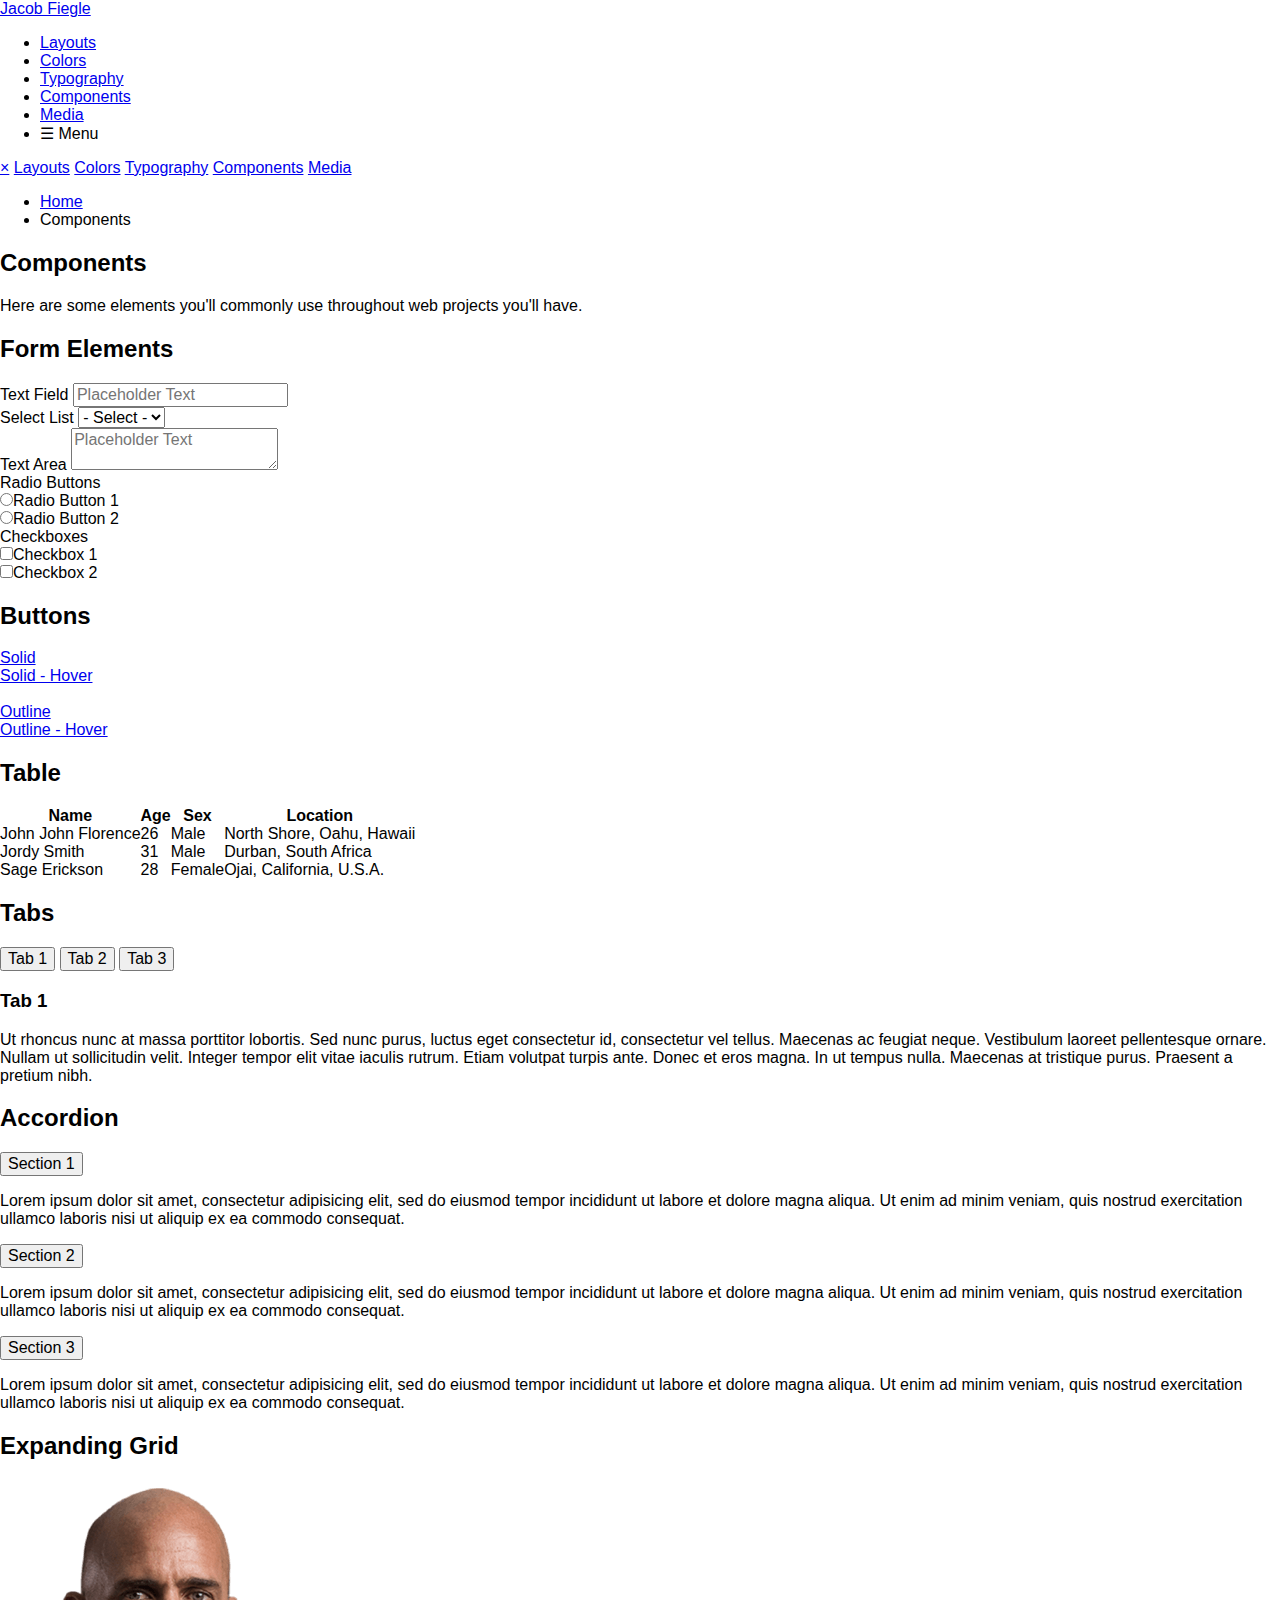
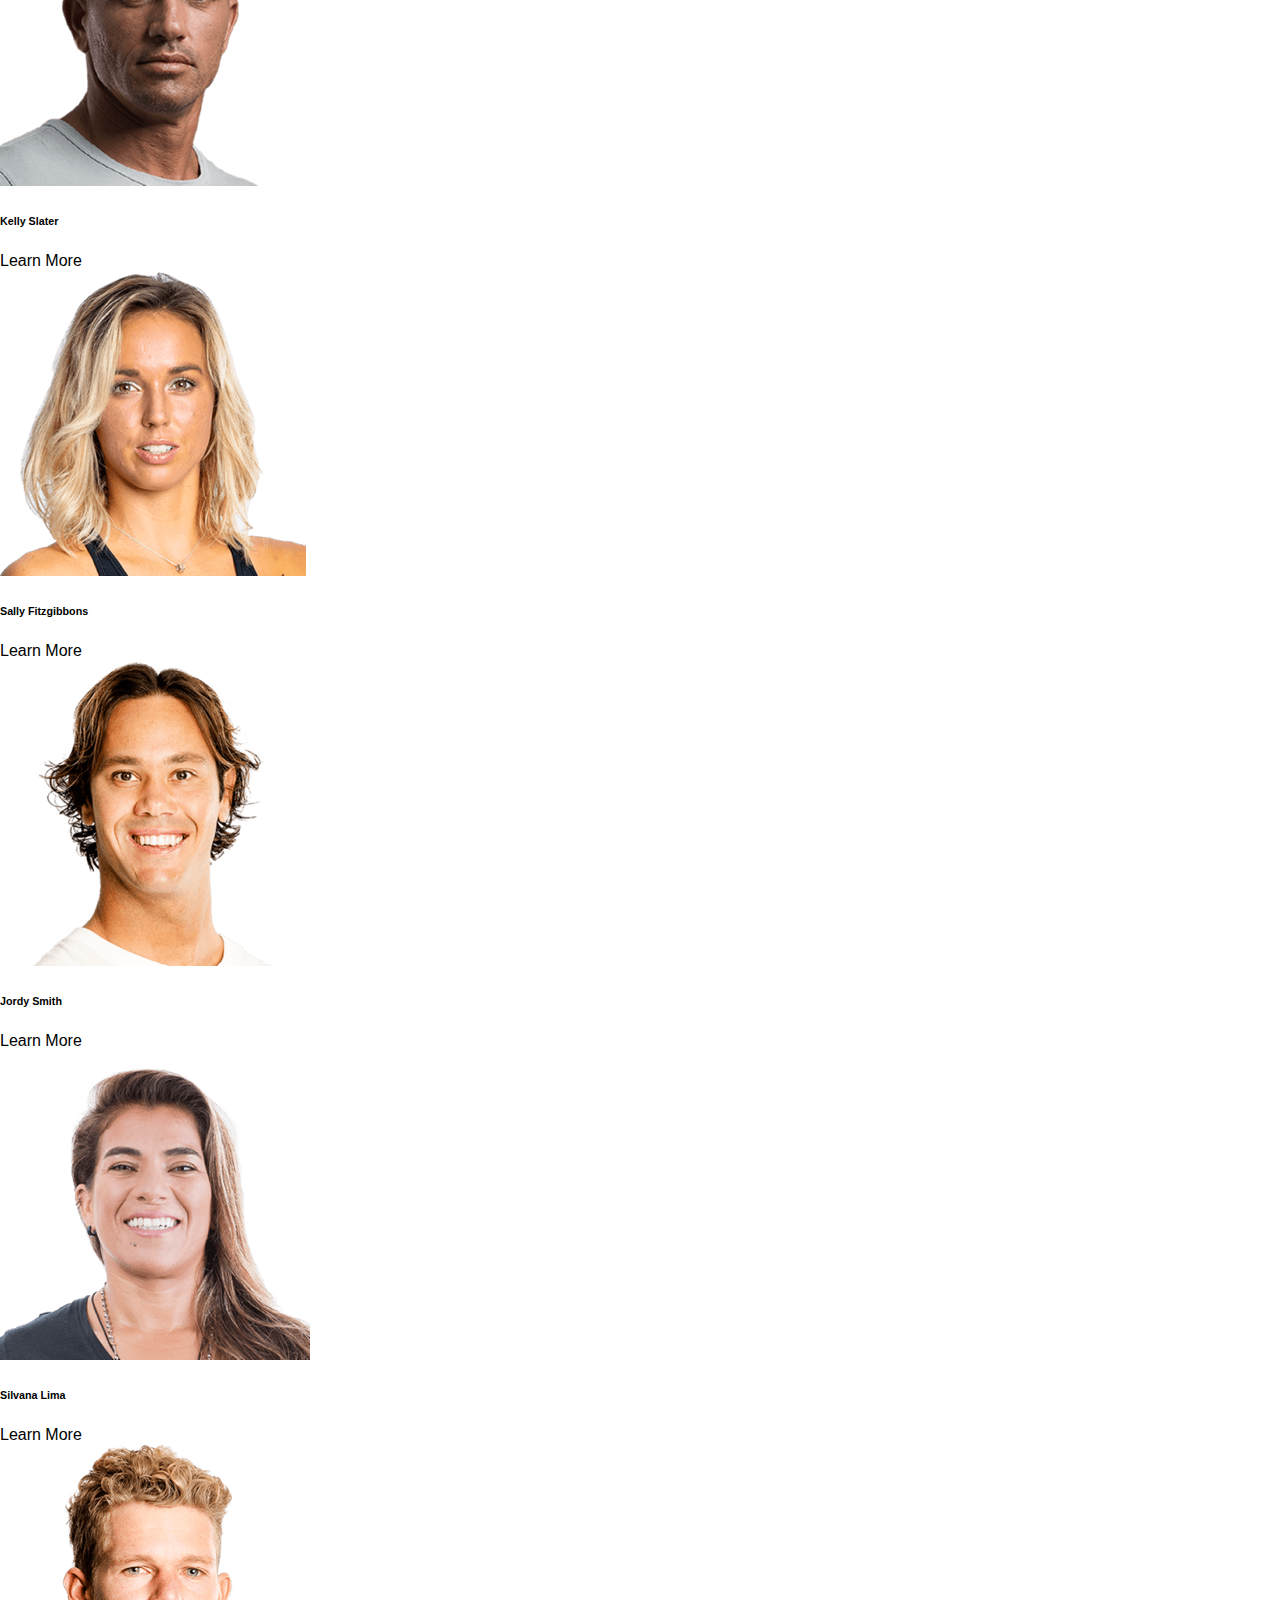
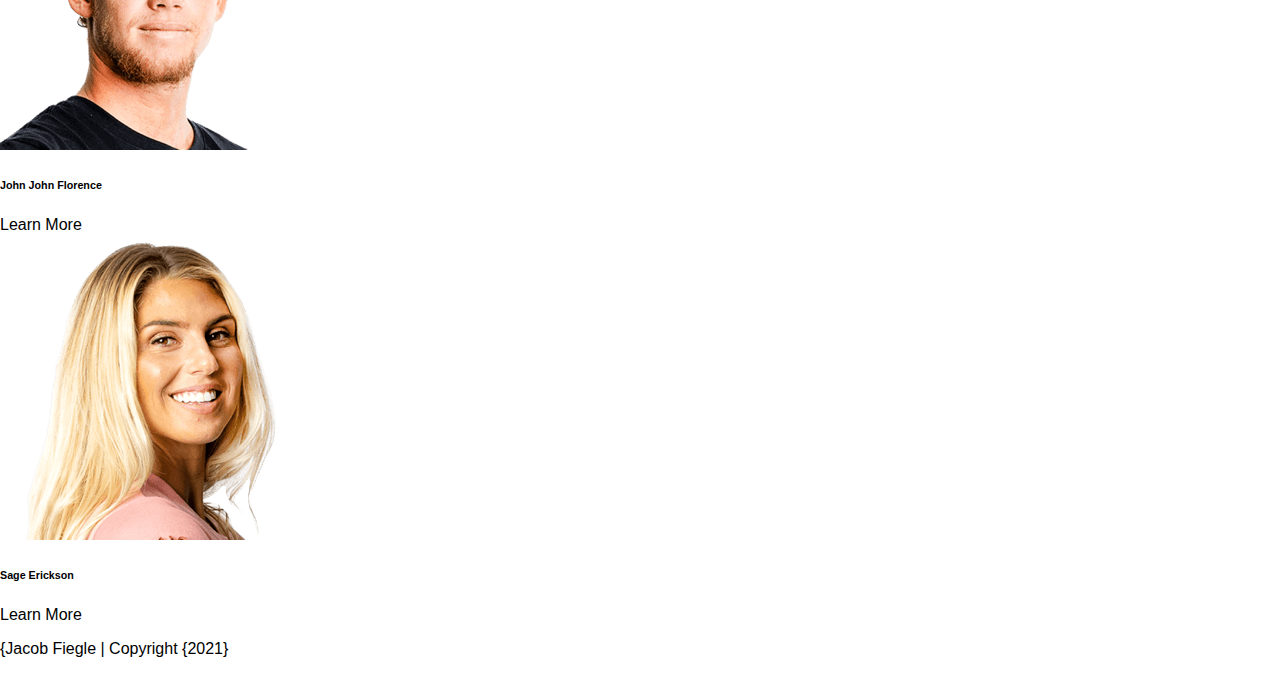
==== components.html @ b883ce21 "Add files via upload" ====
<!DOCTYPE html>
<html lang="en">
<head>
    
    <!-- Basic Page Needs
------------------------ -->
    <meta charset="utf-8">
    <title>{Jacob Fiegle} - Components</title>
    
    <!-- Mobile Specific Metas
-------------------------- -->
    <meta name="viewport" content="width=device-width, initial-scale=1">
    
    <!-- CSS
------------------------- -->
    <link rel="stylesheet" href="css/normalize.css">
    
    </head>
<body class="components" id="main">
    
    <nav>
        <div class="container">
            <div class="logo four columns">
                <a href="/">Jacob Fiegle</a>
            </div>
            <div class="topnav eight columns">
                <ul>
                    <li><a href="layouts.html">Layouts</a></li>
                     <li><a href="colors.html">Colors</a></li>
                     <li><a href="typography.html">Typography</a></li>
                     <li><a href="components.html">Components</a></li>
                     <li><a href="media.html">Media</a></li>
                     <li class="mobile"><a><span style="cursor:pointer" onclick="openNav()">&#9776; Menu</span></a></li>
                </ul>
            </div>
        </div>
    </nav>
    
    <div id="slidenav" class="slidenav">
        <a href="javascript:void(0)" class="closebtn" onclick="closeNav()">&times;</a>
        <a href="layouts.html">Layouts</a>
        <a href="colors.html">Colors</a>
        <a href="typography.html">Typography</a>
        <a href="components.html">Components</a>
        <a href="media.html">Media</a>
    </div>
    
    <!-- Primary Page Layout
-------------------------- -->
    <div class="container">
        
        <ul class="breadcrumb">
            <li><a href="/">Home</a></li>
            <li>Components</li>
        </ul>
        
        <h2>Components</h2>
        <p class="lead">Here are some elements you'll commonly use throughout web projects you'll have.</p>
        
        <h2>Form Elements</h2>
        <div class="row">
            <div class="six columns">
                <label>Text Field</label>
                <input type="text" placeholder="Placeholder Text">
            
            </div>
            <div class="six columns">
                <label>Select List</label>
                <select>
                    <option value="" selected="selected">- Select -</option>
                    <option value="1">option 1</option>
                    <option value="2">option 2</option>
                </select>
            </div>
            
            <label>Text Area</label>
            <textarea placeholder="Placeholder Text"></textarea>
        </div>
        
        <div class="row">
            <div class="six columns">
                <label>Radio Buttons</label>
                <div class="radio-checkbox">
                    <input type="radio"><label>Radio Button 1</label>
                
                </div>
                <div class="radio checkbox">
                    <input type="radio"><label>Radio Button 2</label>
                
                </div>
            </div>
            <div class="six columns">
                <label>Checkboxes</label>
                <div class="radio-checkbox">
                    <input type="checkbox"><label>Checkbox 1</label>
                </div>
                <div class="radio-checkbox">
                    <input type="checkbox"><label>Checkbox 2</label>
                </div>
            </div>
        </div>
        
        <h2>Buttons</h2>
        <div class="row button-row">
            <div class="three columns">
                <a class="button" href="#">Solid</a>
            </div>
            <div class="three columns">
                <a class="button hover" href="#">Solid - Hover</a>
            </div>
            <div class="three columns"></div>
            <div class="three columns"></div>
        </div>
        <br>
        <div class="row button-row">
            <div class="three columns">
                <a class="button outline" href="#">Outline</a>
            </div>
            <div class="three columns">
                <a class="button outline hover" href="#">Outline - Hover</a>
            </div>
            <div class="three columns"></div>
            <div class="three columns"></div>
        </div>
        
        <h2>Table</h2>
        <div class="row">
            <table>
                <thead>
                    <tr>
                        <th>Name</th>
                        <th>Age</th>
                        <th>Sex</th>
                        <th>Location</th>
                    </tr>
                </thead>
            <tbody>
                <tr>
                <td>John John Florence</td>
                    <td>26</td>
                    <td>Male</td>
                    <td>North Shore, Oahu, Hawaii</td>
                </tr>
                <tr>
                    <td>Jordy Smith</td>
                    <td>31</td>
                    <td>Male</td>
                    <td>Durban, South Africa</td>
                </tr>
                <tr>
                <td>Sage Erickson</td>
                <td>28</td>
                <td>Female</td>
                <td>Ojai, California, U.S.A.</td>
                </tr>
                </tbody>
            </table>
        </div>
        
        <h2>Tabs</h2>
        <div class="tab">
            <button class="tablinks" onclick="openCity(event, 'Tab1')" id="defaultOpen">Tab 1</button>
            <button class="tablinks" onclick="openCity(event, 'Tab2')">Tab 2</button>
             <button class="tablinks" onclick="openCity(event, 'Tab3')">Tab 3</button>
        </div>
        
        <div id="Tab1" class="tabcontent">
            <h3>Tab 1</h3>
            <p>Ut rhoncus nunc at massa porttitor lobortis. Sed nunc purus, luctus eget consectetur id, consectetur vel tellus. Maecenas ac feugiat neque. Vestibulum laoreet pellentesque ornare. Nullam ut sollicitudin velit. Integer tempor elit vitae iaculis rutrum. Etiam volutpat turpis ante. Donec et eros magna. In ut tempus nulla. Maecenas at tristique purus. Praesent a pretium nibh.</p>
        </div>
        
        <div id="Tab2" class="tabcontent">
            <h3>Tab 2</h3>
            <p>Ut rhoncus nunc at massa porttitor lobortis. Sed nunc purus, luctus eget consectetur id, consectetur vel tellus. Maecenas ac feugiat neque. Vestibulum laoreet pellentesque ornare. Nullam ut sollicitudin velit. Integer tempor elit vitae iaculis rutrum. Etiam volutpat turpis ante. Donec et eros magna. In ut tempus nulla. Maecenas at tristique purus. Praesent a pretium nibh.</p>
        </div>
         <div id="Tab3" class="tabcontent">
            <h3>Tab 3</h3>
            <p>Ut rhoncus nunc at massa porttitor lobortis. Sed nunc purus, luctus eget consectetur id, consectetur vel tellus. Maecenas ac feugiat neque. Vestibulum laoreet pellentesque ornare. Nullam ut sollicitudin velit. Integer tempor elit vitae iaculis rutrum. Etiam volutpat turpis ante. Donec et eros magna. In ut tempus nulla. Maecenas at tristique purus. Praesent a pretium nibh.</p>
        </div>
        
        <h2>Accordion</h2>
        <div class="row">
            <button class="accordion">Section 1</button>
            <div class="panel">
                <p>Lorem ipsum dolor sit amet, consectetur adipisicing elit, sed do eiusmod tempor incididunt ut labore et dolore magna aliqua. Ut enim ad minim veniam, quis nostrud exercitation ullamco laboris nisi ut aliquip ex ea commodo consequat.</p>
            </div>
            
              <button class="accordion">Section 2</button>
            <div class="panel">
                <p>Lorem ipsum dolor sit amet, consectetur adipisicing elit, sed do eiusmod tempor incididunt ut labore et dolore magna aliqua. Ut enim ad minim veniam, quis nostrud exercitation ullamco laboris nisi ut aliquip ex ea commodo consequat.</p>
            </div>
            
              <button class="accordion">Section 3</button>
            <div class="panel">
                <p>Lorem ipsum dolor sit amet, consectetur adipisicing elit, sed do eiusmod tempor incididunt ut labore et dolore magna aliqua. Ut enim ad minim veniam, quis nostrud exercitation ullamco laboris nisi ut aliquip ex ea commodo consequat.</p>
            </div>
        </div>
        
        <h2>Expanding Grid</h2>
            <div class="row expanding-grid">
                <div class="two columns" onclick="openTab('b1');">
                    <img class="headshot secondary-3" src="images/hs-kelly.png">
                    <h6>Kelly Slater</h6>
            <a onclick="openTab('b1');">Learn More</a>
                </div>
            <div class="two columns" onclick="openTab('b2');">
            <img class="headshot secondary-5" src="images/hs-sally.png">
                <h6>Sally Fitzgibbons</h6>
                <a onclick="openTab('b2');">Learn More</a>
                </div>
                <div class="two columns" onclick="openTab('b3');">
                <img class="headshot primary-1" src="images/hs-jordy.png">
                    <h6>Jordy Smith</h6>
                    <a onclick="openTab('b3');">Learn More</a>
                </div>
                 <div class="two columns" onclick="openTab('b4');">
                     <img class="headshot primary-2" src="images/hs-silvana.png">
                     <h6>Silvana Lima</h6>
                    <a onclick="openTab('b4');">Learn More</a>
                </div>
                  <div class="two columns" onclick="openTab('b5');">
                      <img class="headshot secondary-4" src="images/hs-john.png">
                      <h6>John John Florence</h6>
                      <a onclick="openTab('b5');">Learn More</a>
                </div>
                <div class="two columns" onclick="openTab('b6');">
                      <img class="headshot secondary-6" src="images/hs-sage.png">
                      <h6>Sage Erickson</h6>
                      <a onclick="openTab('b6');">Learn More</a>
                </div>
        </div>
        
        <!-- Full-width columns: (hidden by default) -->
        <div id="b1" class="containerTab" style="display:none;">
            <span onclick="this.parentElement.style.display='none'" class="closebtn">&times;</span>
            <div class="row">    
                <div class="four columns">
                    <h3>Kelly Slater</h3>
                </div>
                <div class="eight columns">
                    <h6>Bio</h6>
                <p>Kelly Slater is the greatest surfer of all time. He has a death grip on nearly every major record in the sport, including his 11 World Titles, 55 career victories, as well as being the youngest and oldest World Champion in men’s history. He ushered in a new era of high-performance surfing when he arrived on the scene in 1990, incorporating intentional fin releases and a m...</p>
                </div>
            </div>
            
             <div id="b2" class="containerTab" style="display:none;">
            <span onclick="this.parentElement.style.display='none'" class="closebtn">&times;</span>
            <div class="row">    
                <div class="four columns">
                    <h3>Sally Fitzgibbons</h3>
                </div>
                <div class="eight columns">
                    <h6>Bio</h6>
                <p>Sally Fitzgibbons was born an athlete. From an early age she decided she wanted to be a champion at something. She played soccer, touch football and cross-country running, and ended up a national champion middle distance runner in High School. For Fitzgibbons, all those sports fed off each other, but ultimately, her love for surfing is what won out. It’s hard...</p>
                </div>
            </div>
                 
                   <div id="b3" class="containerTab" style="display:none;">
            <span onclick="this.parentElement.style.display='none'" class="closebtn">&times;</span>
            <div class="row">    
                <div class="four columns">
                    <h3>Jordy Smith</h3>
                </div>
                <div class="eight columns">
                    <h6>Bio</h6>
                <p>Jordy Smith set off one of the biggest bidding wars in industry history after winning the World Junior Championship in 2006 and the Qualifying Series in 2007. Though he was being lobbied by the likes of Tiger Woods and Michael Jordan to join Nike, he elected to go with O’Neill, who he’s been with ever since. He earned his first two Championship Tour wins in...</p>
                </div>
            </div>
                       
                        <div id="b4" class="containerTab" style="display:none;">
            <span onclick="this.parentElement.style.display='none'" class="closebtn">&times;</span>
            <div class="row">    
                <div class="four columns">
                    <h3>Silvana Lima</h3>
                </div>
                <div class="eight columns">
                    <h6>Bio</h6>
                <p>Silvana Lima is a warrior. There’s no other word to describe a woman with her skill, determination and resilience. She started well behind the line, growing up in a snack-shack on the sand in Paracuaru, Brazil, owned by her parents. She learned to surf on a piece of wood that she adorned with a makeshift fin herself. Her first “real” board was a hand-me...</p>
                </div>
            </div>
                            
                  <div id="b5" class="containerTab" style="display:none;">
            <span onclick="this.parentElement.style.display='none'" class="closebtn">&times;</span>
            <div class="row">    
                <div class="four columns">
                    <h3>John John Florence</h3>
                </div>
                <div class="eight columns">
                    <h6>Bio</h6>
                <p>John John Florence is one of only five surfers in men’s Championship Tour history to clinch his first two World Titles in back-to-back fashion. Mark Richards, Tom Carroll, Tom Curren and the late Andy Irons are the only other members of that elite club. The mild-mannered prodigy from the North Shore of Oahu has been living in the public’s eye since the age of…</p>
                </div>
            </div>    
                      
                        <div id="b6" class="containerTab" style="display:none;">
            <span onclick="this.parentElement.style.display='none'" class="closebtn">&times;</span>
            <div class="row">    
                <div class="four columns">
                    <h3>Sage Erickson</h3>
                </div>
                <div class="eight columns">
                    <h6>Bio</h6>
                <p>After five years of battling on the Championship Tour Sage Erickson is just beginning to settle in. She notched her first Championship Tour victory in 2017 at the Vans US Open of Surfing and cracked the Top 10 on the Jeep Leaderboard for the second-straight season. She’s come a long way from her early years of struggling at the elite level. Erickson was born in...</p>
                </div>
            </div>  
            </div>
                      
        <h2>Cards</h2>              
                 <div class="row">
                     <div class="card three columns">
                         <img class="headshot secondary-3" src="images/hs-kelly.png">
                         <h5>Kelly Slater</h5>
                         <h6>United States</h6>
                    <label>Hometown</label>
                         <p>Cocoa Beach, Florida, USA</p>
                     </div>
                        <div class="card three columns">
                         <img class="headshot secondary-5" src="images/hs-sally.png">
                         <h5>Sally Fitzgibbons</h5>
                         <h6>Australia</h6>
                    <label>Hometown</label>
                         <p>Gerroa, New South Wales, Australia</p>
                     </div>
                      </div>
                         <div class="card three columns">
                         <img class="headshot primary-1" src="images/hs-jordy.png">
                         <h5>Jordy Smith</h5>
                         <h6>South Africa</h6>
                    <label>Hometown</label>
                         <p>Durban, South Africa</p>
                     </div>
                      </div>
                         <div class="card three columns">
                         <img class="headshot primary-2" src="images/hs-silvana.png">
                         <h5>Silvana Lima</h5>
                         <h6>Brazil</h6>
                    <label>Hometown</label>
                         <p>Paracuru, Brazil</p>
                     </div>
                      </div>
                     
            <h2>Image Hover Overlay</h2>         
                <div class="row">
                    <div class="four columns image-container">
                    <img src="images/overlay-01.jpg">
                        <div class="overlay">
                            <div class="text">"Sometimes in the morning, when it's a good surf, I go out there, and I don't feel like it's a bad world."</div>
                        </div>
                    </div>
                     </div>
                    
                     <div class="four columns image-container">
                    <img src="images/overlay-02.jpg">
                        <div class="overlay">
                            <div class="text">"Surfing's the source. Can change your life. Swear to God."</div>
                         </div>
                    </div>
                     </div>
                    
                      <div class="four columns image-container">
                    <img src="images/overlay-03.jpg">
                        <div class="overlay">
                            <div class="text">"Thank God for a few free waves."</div>
                         </div>
                    </div>
                </div>
         </div>
                            </div>
                      
    <footer>
        <div class="container">
            <p>{Jacob Fiegle | Copyright {2021}</p>
        </div>        
    </footer>
<!-- End Document
------------------------ -->
                            <script src="./script.js"></script> 
    </body>
</html>
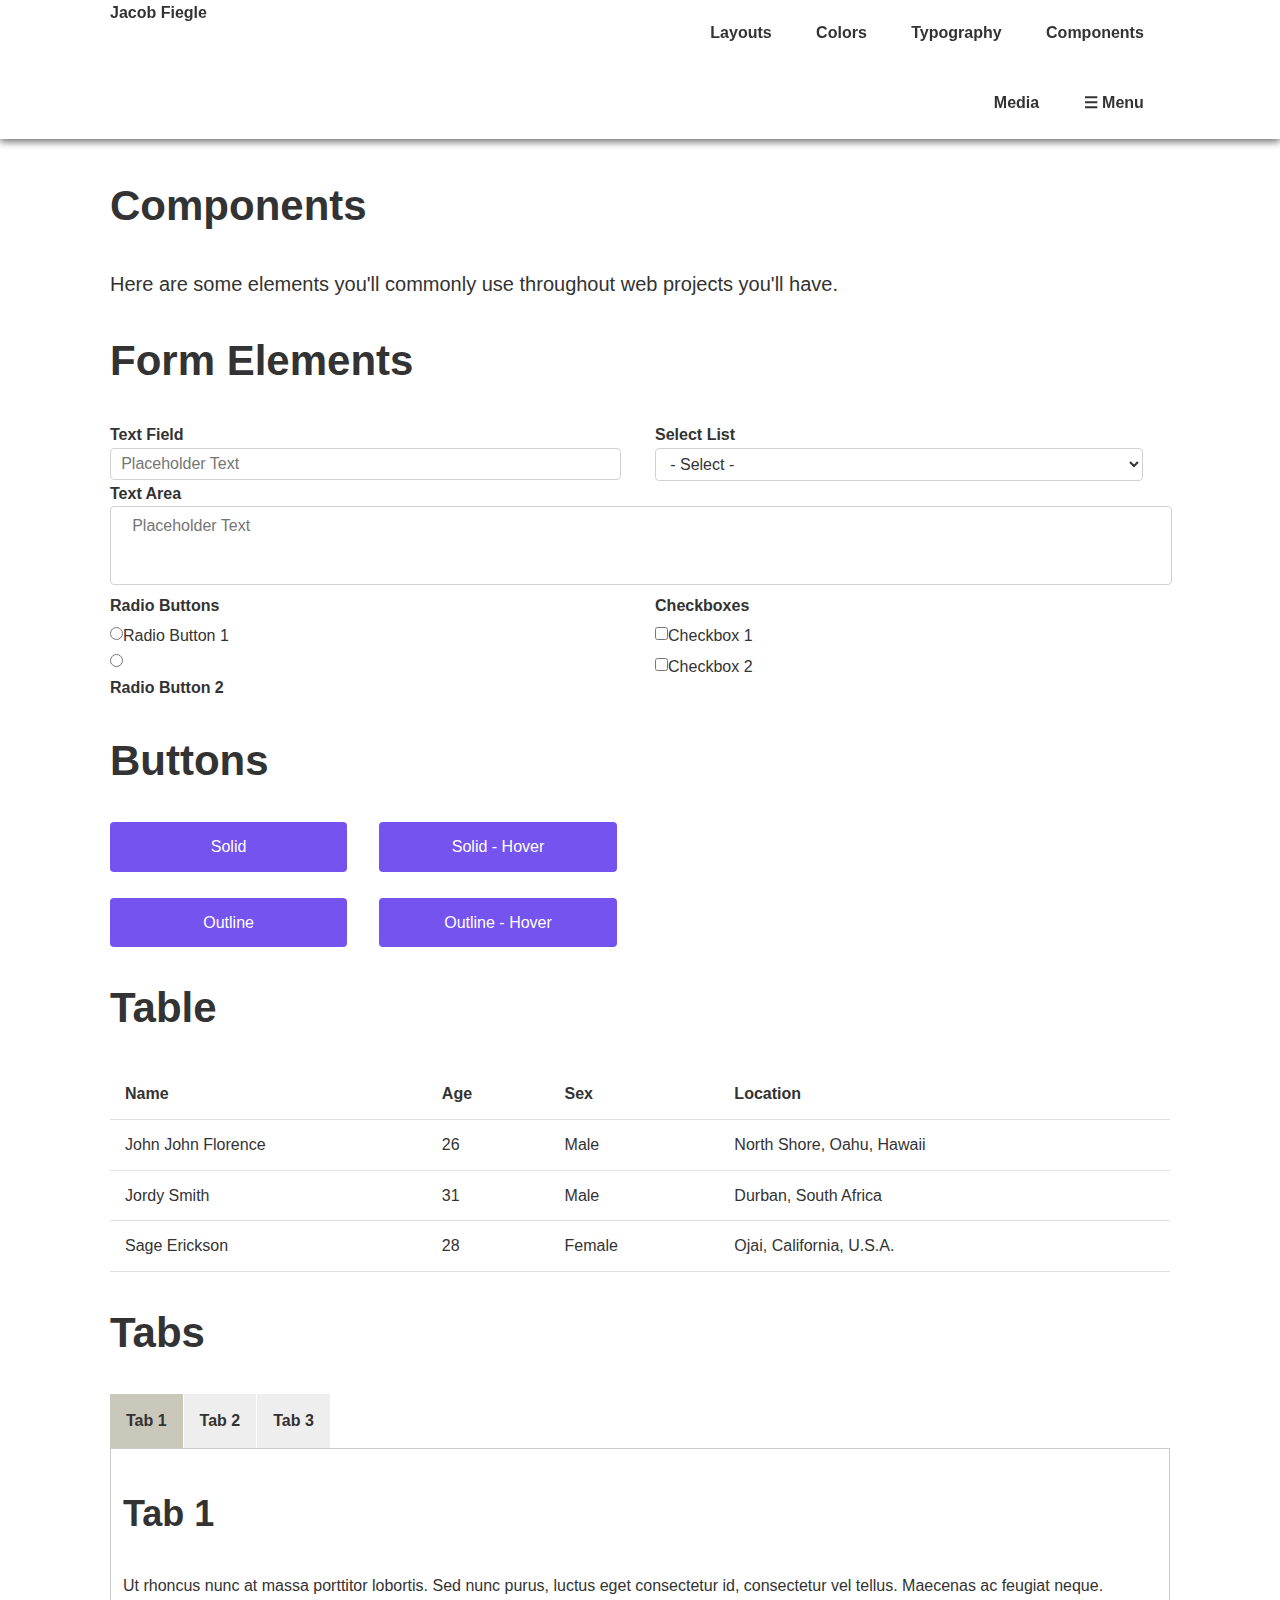
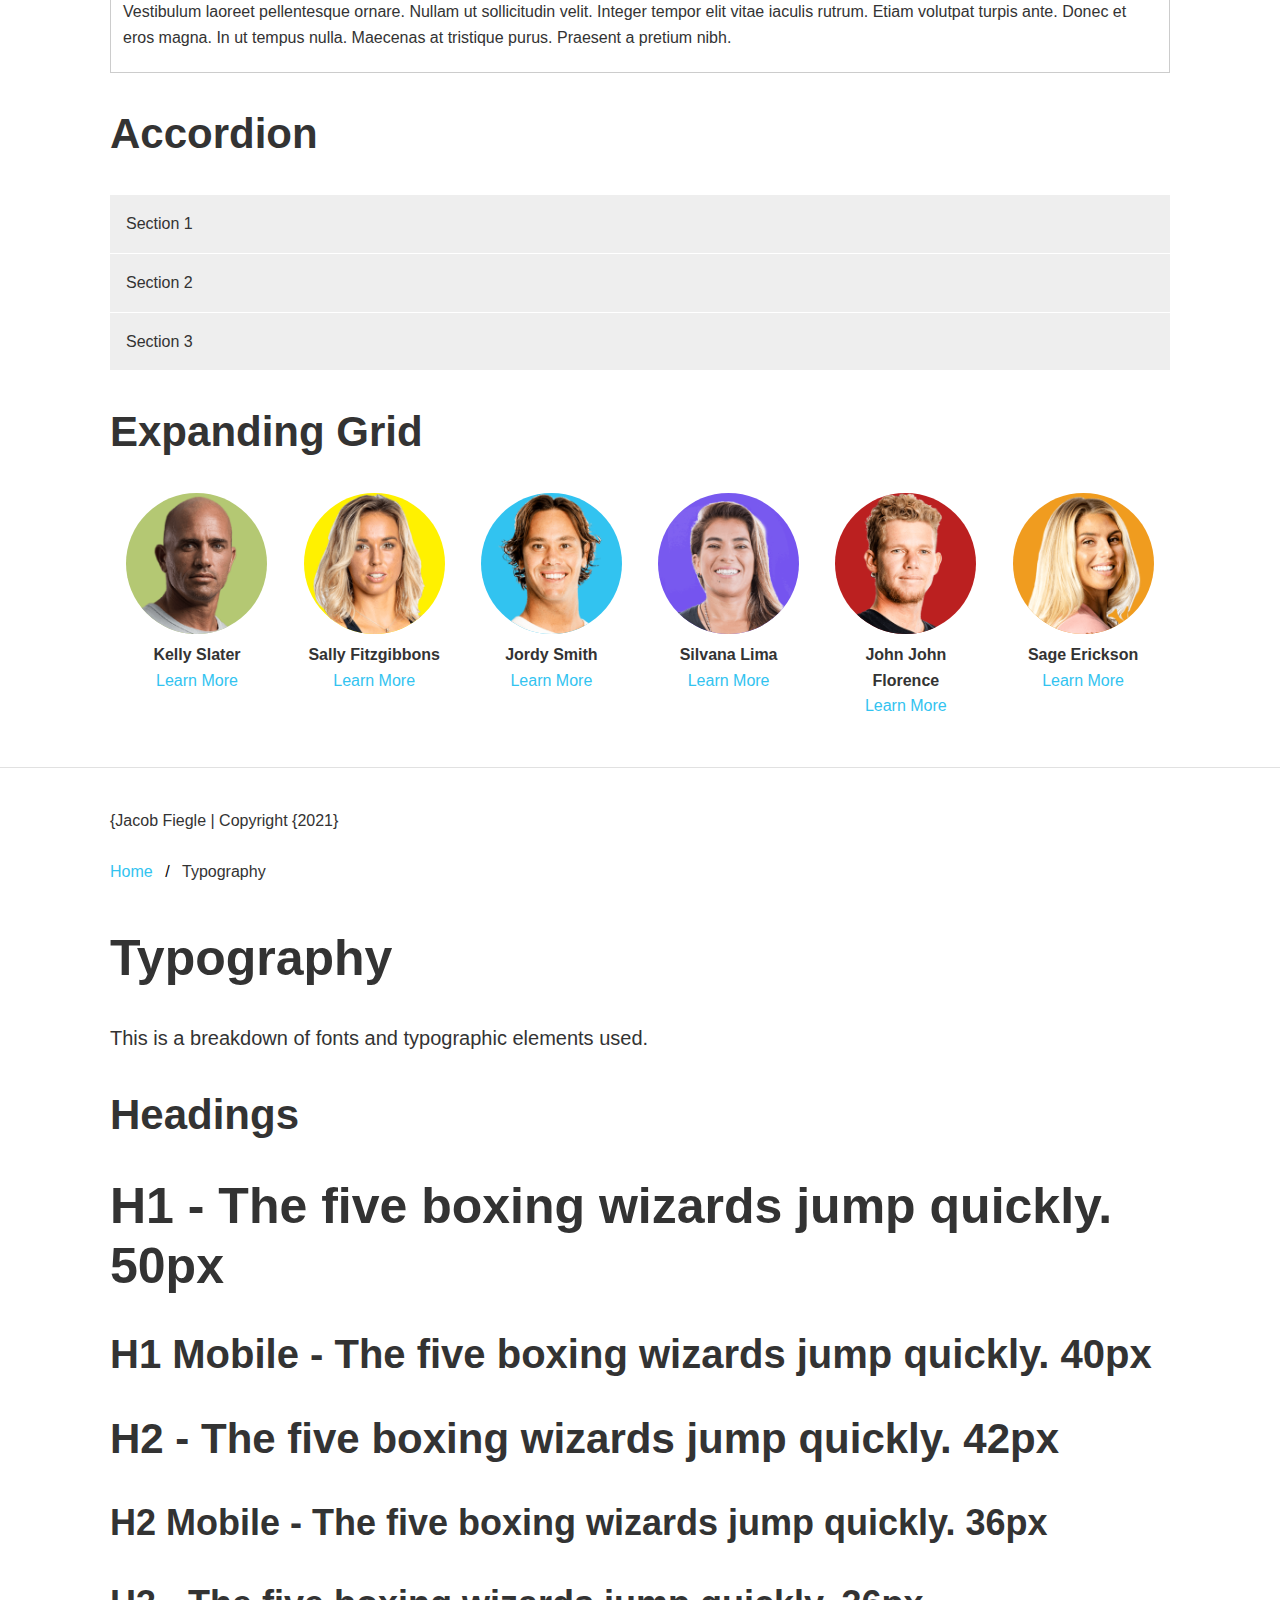
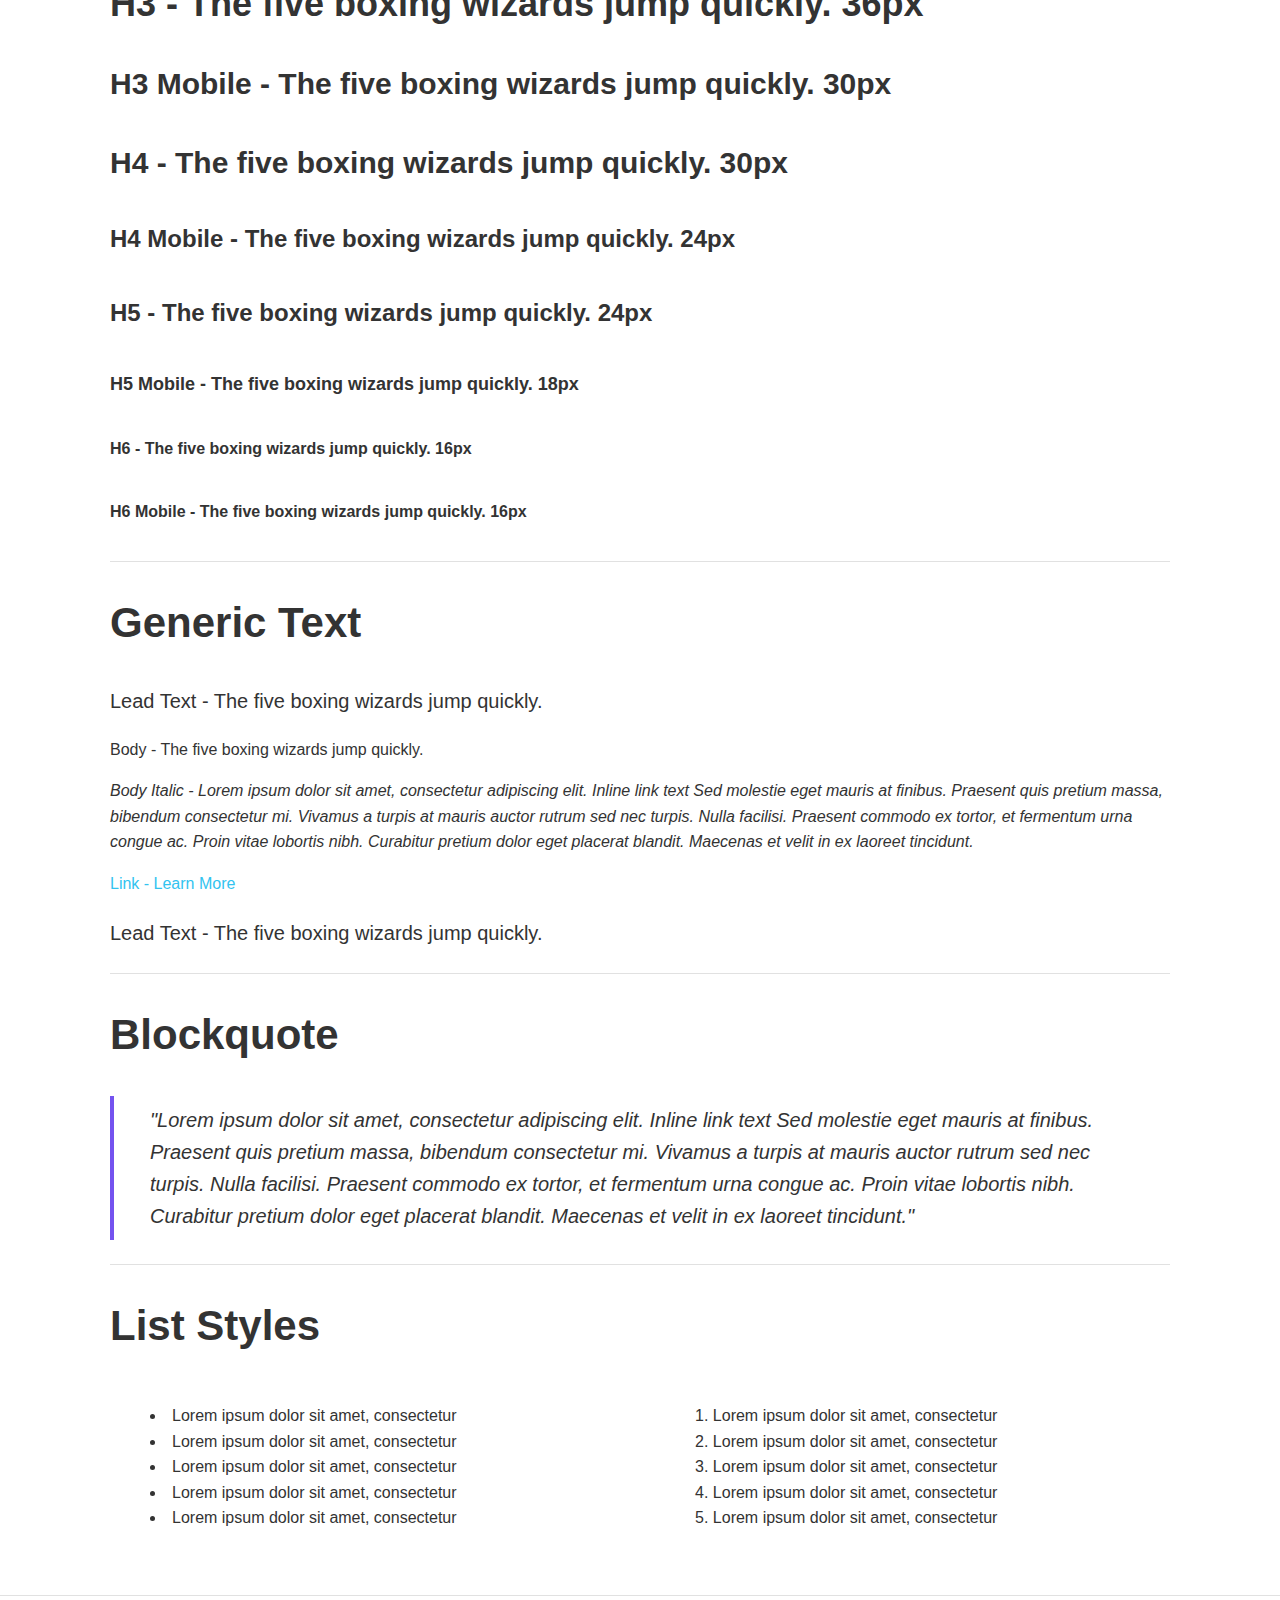
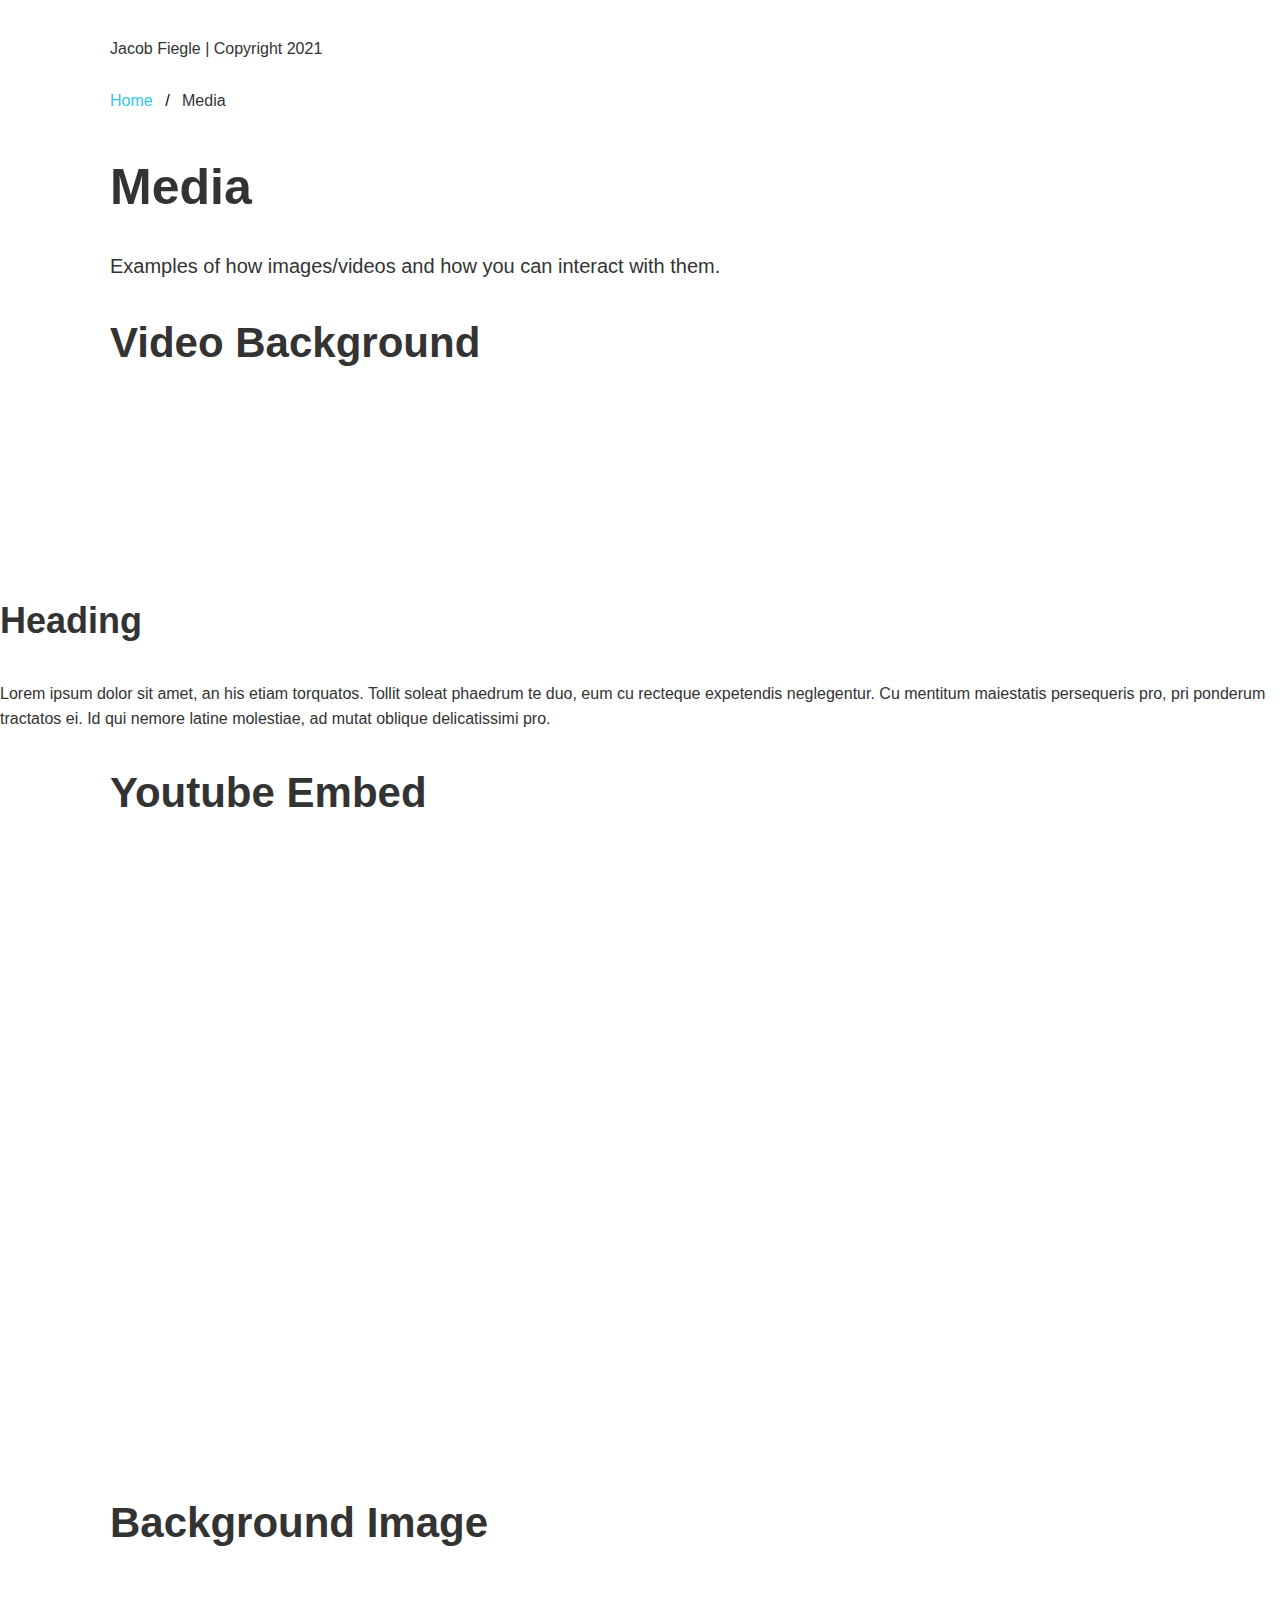
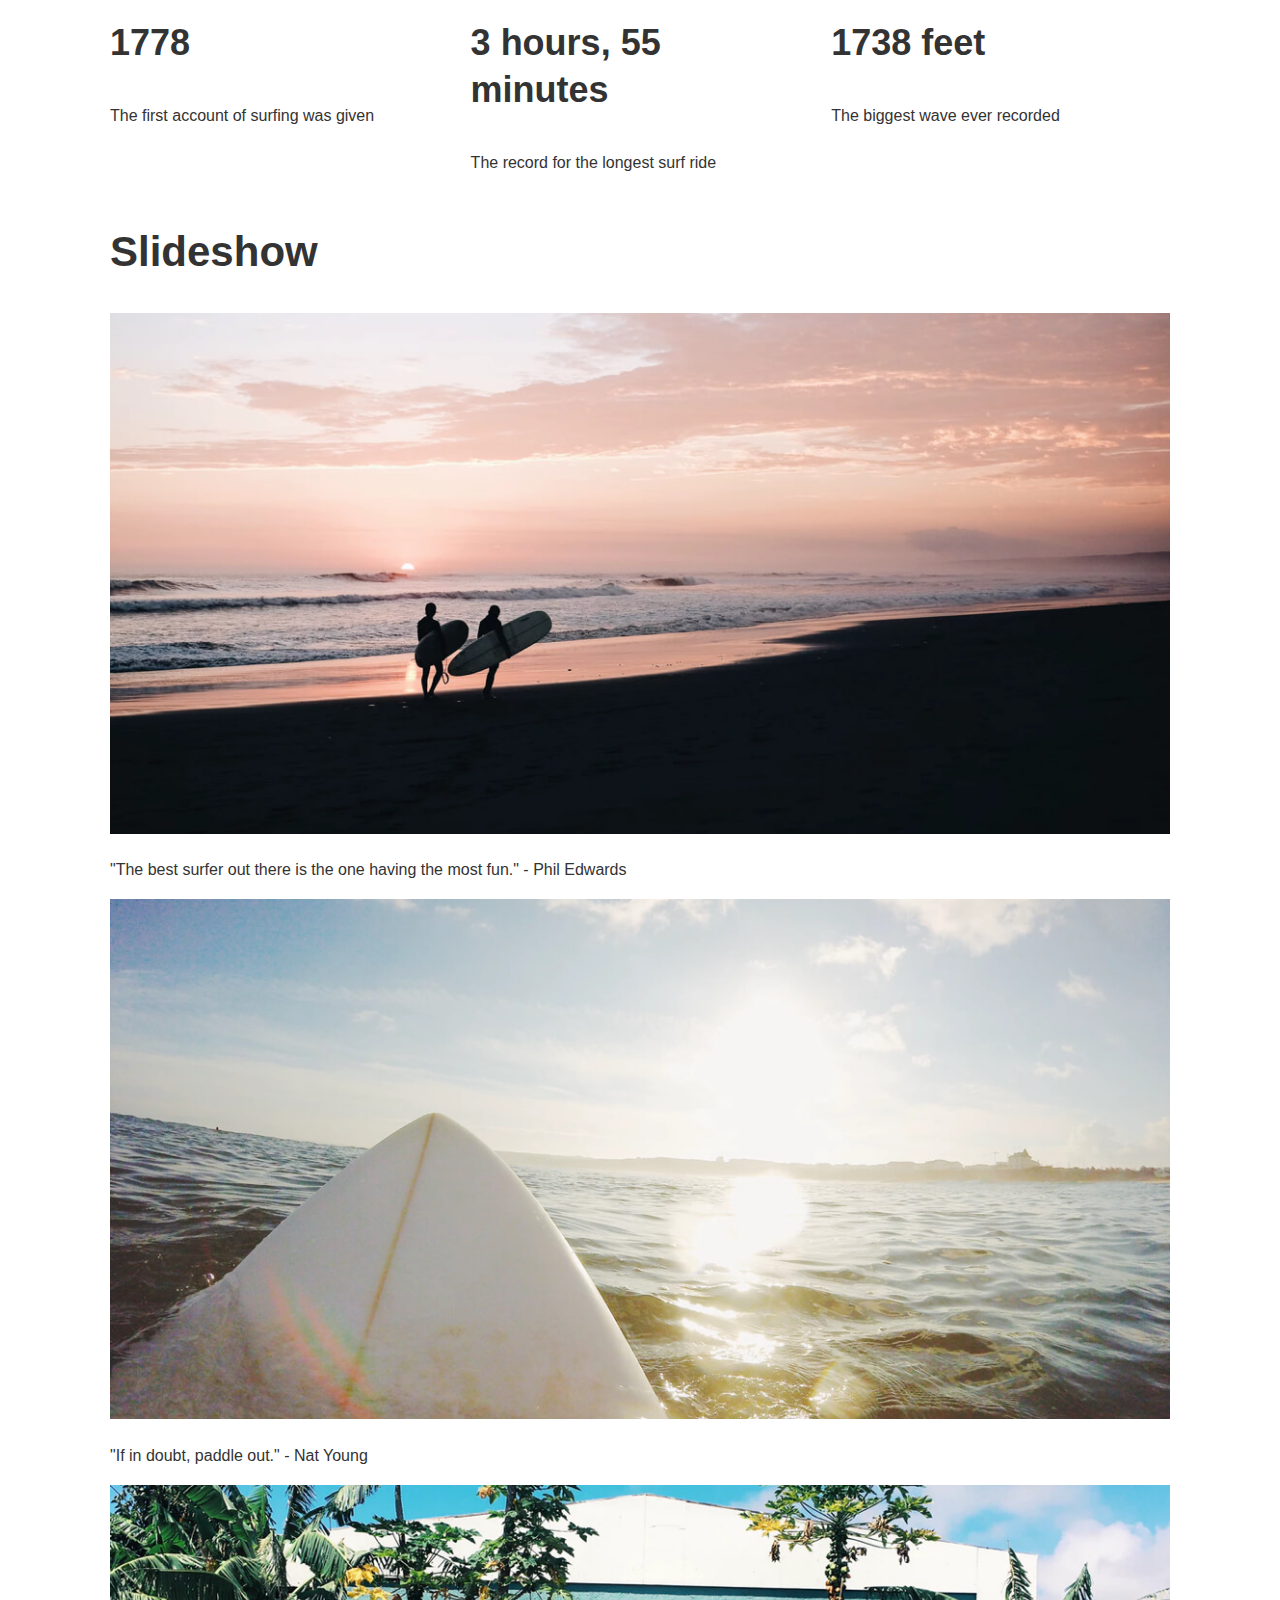
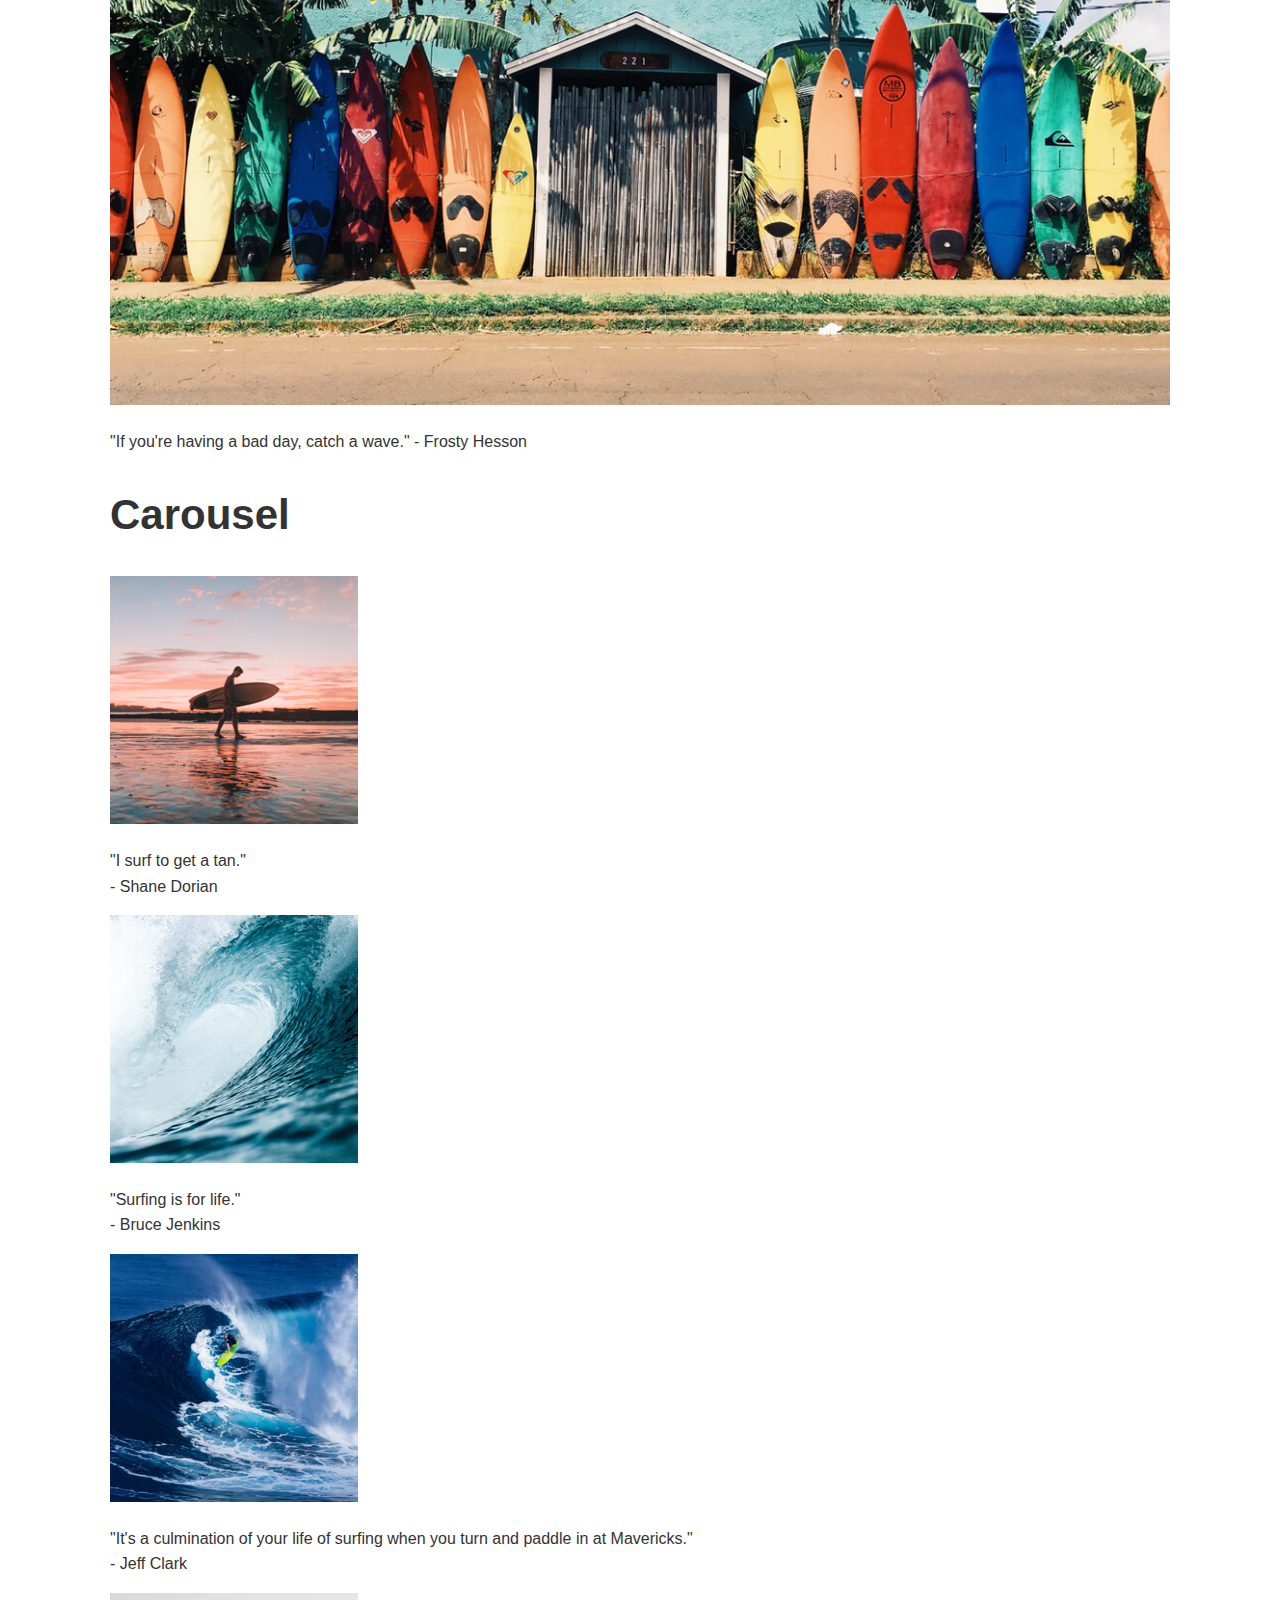
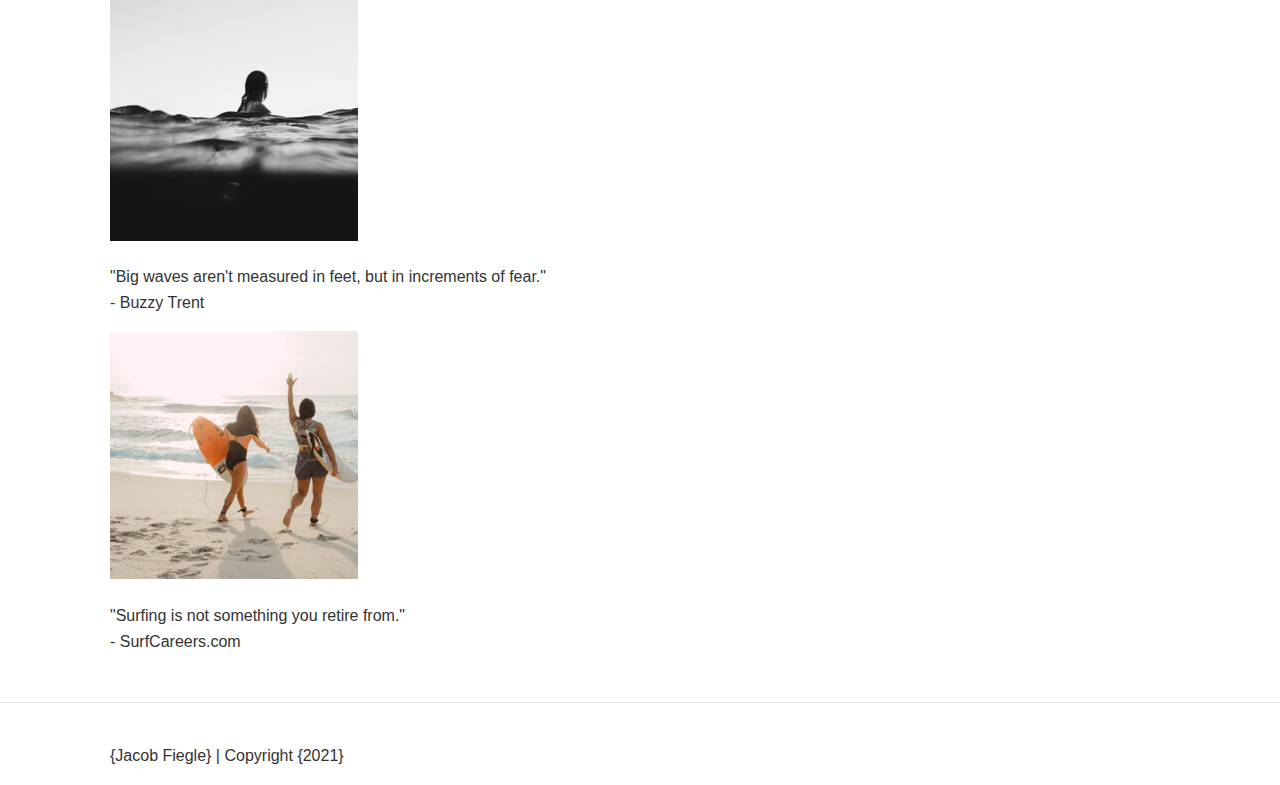
==== commit 797ea29f: "Add files via upload" ====
--- a/components.html
+++ b/components.html
@@ -376,6 +376,347 @@
                             <script src="./script.js"></script> 
     </body>
 </html>
+
+<!DOCTYPE html>
+<html lang="en">
+<head>
+    
+    <!-- Basic Page Needs
+    ----------------------------------------- -->
+    <meta charset="utf-8">
+    <title>Jacob Fiegle - Typography</title>
+    <!-- Mobile Specific Metas
+---------------------- -->
+    <meta name="viewport" content="width=device-width, intial-scale=1">
+    
+    <!-- CSS
+--------------------- -->
+    <link rel="stylesheet" href="css/normalize.css">
+    <link rel="stylesheet" href="css/style.css">
+    
+    </head>
+    <body class="typography">
+        
+        <nav>
+        <div class="container">
+            <div class="logo four columns">
+                <a href="/">Jacob Fiegle</a>
+            </div>
+            <div class="topnav eight columns">
+                <ul>
+                    <li><a href="layouts.html">Layouts</a></li>
+                    <li><a href="colors.html">Colors</a></li>
+                    <li><a href="typography.html" class="active">Typography</a></li>
+                    <li><a href="componentss.html">Components</a></li>
+                    <li><a href="media.html">Media</a></li>
+                    <li class="mobile"><a><span style="cursor:pointer" onclick="openNav()">&#9776; Menu</span></a></li>
+                </ul>
+            </div>
+            </div>
+        </nav>
+        
+        <div id="slidenav" class="slidenav">
+            <a href="javascript:void(0)" class="closebtn" onclick="closeNav()">&times;</a>
+            <a href="layouts.html">Layouts</a>
+            <a href="colors.html">Colors</a>
+            <a href="typography.html">Typography</a>
+            <a href="components.html">Components</a>
+            <a href="media.html">Media</a>
+        </div>
+        
+        <!-- Primary Page Layout
+------------------------------------- -->
+        <div class="container">
+            <ul class="breadcrumb">
+                <li><a href="/">Home</a></li>
+                <li>Typography</li>
+            </ul>
+            
+            <h1>Typography</h1>
+            <p class="lead">This is a breakdown of fonts and typographic elements used.</p>
+            <h2>Headings</h2>
+            <div class="row">
+                <h1>H1 - The five boxing wizards jump quickly. 50px</h1>
+                <h1 class="mobile">H1 Mobile - The five boxing wizards jump quickly. 40px</h1>
+            </div>
+            <div class="row">
+                <h2>H2 - The five boxing wizards jump quickly. 42px</h2>
+                <h2 class="mobile">H2 Mobile - The five boxing wizards jump quickly. 36px</h2>
+            </div>
+            <div class="row">
+                <h3>H3 - The five boxing wizards jump quickly. 36px</h3>
+            <h3 class="mobile">H3 Mobile - The five boxing wizards jump quickly. 30px</h3>
+            </div>
+            <div class="row">
+                <h4>H4 - The five boxing wizards jump quickly. 30px</h4>
+                <h4 class="mobile">H4 Mobile - The five boxing wizards jump quickly. 24px</h4>
+            </div>
+            <div class="row">
+            <h5>H5 - The five boxing wizards jump quickly. 24px</h5>
+            <h5 class="mobile">H5 Mobile - The five boxing wizards jump quickly. 18px</h5>
+            </div>
+                <div class="row">
+            <h6>H6 - The five boxing wizards jump quickly. 16px</h6>
+            <h6 class="mobile">H6 Mobile - The five boxing wizards jump quickly. 16px</h6>
+            </div>
+            
+<hr>
+            <h2>Generic Text</h2>
+            
+            <p class="lead">Lead Text - The five boxing wizards jump quickly.</p>
+            
+            <p>Body - The five boxing wizards jump quickly.</p>
+            
+            <p class="italic">Body Italic - Lorem ipsum dolor sit amet, consectetur adipiscing elit. Inline link text Sed molestie eget mauris at finibus. Praesent quis pretium massa, bibendum consectetur mi. Vivamus a turpis at mauris auctor rutrum sed nec turpis. Nulla facilisi. Praesent commodo ex tortor, et fermentum urna congue ac. Proin vitae lobortis nibh. Curabitur pretium dolor eget placerat blandit. Maecenas et velit in ex laoreet tincidunt.</p> 
+            <a href="#">Link - Learn More</a>
+            
+           <p class="lead">Lead Text - The five boxing wizards jump quickly.</p>
+            
+        <hr>
+            
+        <h2>Blockquote</h2>
+            
+        <blockquote>
+            "Lorem ipsum dolor sit amet, consectetur adipiscing elit. Inline link text Sed molestie eget mauris at finibus. Praesent quis pretium massa, bibendum consectetur mi. Vivamus a turpis at mauris auctor rutrum sed nec turpis. Nulla facilisi. Praesent commodo ex tortor, et fermentum urna congue ac. Proin vitae lobortis nibh. Curabitur pretium dolor eget placerat blandit. Maecenas et velit in ex laoreet tincidunt."
+        </blockquote>
+            
+        <hr>
+            
+            <h2>List Styles</h2>
+            
+            <div class="row">
+            <div class="six columns">
+                <ul>
+                    <li>Lorem ipsum dolor sit amet, consectetur</li>
+                     <li>Lorem ipsum dolor sit amet, consectetur</li>
+                     <li>Lorem ipsum dolor sit amet, consectetur</li>
+                     <li>Lorem ipsum dolor sit amet, consectetur</li>
+                     <li>Lorem ipsum dolor sit amet, consectetur</li>
+                </ul>
+                </div>
+                <div class="six columns">
+                <ol>
+                     <li>Lorem ipsum dolor sit amet, consectetur</li>
+                     <li>Lorem ipsum dolor sit amet, consectetur</li>
+                     <li>Lorem ipsum dolor sit amet, consectetur</li>
+                     <li>Lorem ipsum dolor sit amet, consectetur</li>
+                     <li>Lorem ipsum dolor sit amet, consectetur</li>
+                    </ol>
+                </div>
+            </div>
+        
+        </div>
+        
+        <footer>
+        <div class="container">
+            <p>Jacob Fiegle | Copyright 2021</p>
+            </div>
+        </footer>
+    <!-- End Document
+----------------------------- -->
+    <script src="./script.js"></script>    
+    </body>
+</html>
+
+<!DOCTYPE html>
+<html lang="en">
+<head>
+    
+    <!-- Basic Page Needs
+    ----------------------------------------- -->
+    <meta charset="utf-8">
+    <title>Jacob Fiegle - Media</title>
+    <!-- Mobile Specific Metas
+---------------------- -->
+    <meta name="viewport" content="width=device-width, intial-scale=1">
+    
+    <!-- CSS
+----------------------------------- -->
+    <link rel="stylesheet" href="css/normalize/css">
+    <link rel="stylesheet" href="https://cdnjs.cloudfare.com/ajax/libs/font-awesome/4.7.0/css/font-awesome.min.css">
+    
+    <link rel="stylesheet" type="text/css" href="slick/slick.css"/>
+    <link rel="stylesheet" type="text/css" href="slick/slick-theme.css">
+    
+    <link rel="stylesheet" href="css/style.css">
+    
+    </head>
+    <body class="media" id="main">
+        
+        <nav>
+            <div class="container">
+                <div class="logo four columns">
+                    <a href="/">Jacob Fiegle</a>
+                </div>
+                <div class="topnav eight columns"><ul>
+                    <li><a href="layouts.html">Layouts</a></li>
+                    <li><a href="colors.html">Colors</a></li>
+                    <li><a href="typography.html">Typography</a></li>
+                    <li><a href="components.html">Components</a></li>
+                    <li><a href="media.html">Media</a></li>
+                    <li class="mobile"><a><span style="cursor:pointer" onclick="openNav()">&#9776; Menu</span></a></li>
+                    </ul>
+                </div>
+            </div>
+        </nav>
+        
+        <div id="slidenav" class="slidenav">
+            <a href="javascript:void(0)" class="closebtn" onlick-="closeNav()">&times;</a>
+            <a href="layouts.html">Layouts</a>
+             <a href="colors.html">Colors</a>
+             <a href="typography.html">Typography</a>
+             <a href="components.html">Components</a>
+             <a href="media.html">Media</a>
+        </div>
+        
+        <!-- Primary Page Layout
+---------------------------------- -->
+        <div class="container">
+            
+            <ul class="breadcrumb">
+                <li><a href="/">Home</a></li>
+                <li>Media</li>
+            </ul>
+            
+            <h1>Media</h1>
+            <p class="lead">Examples of how images/videos and how you can interact with them.</p>
+            
+            <h2>Video Background</h2>
+        </div>
+        
+        <div class="video-bg">
+            <video autoplay muted loop id="myVideo">
+                <source src="video/surfer.mp4" type="video/mp4">
+                Your browser does not support HTML5 video.
+            </video>
+            
+            <div class="content">
+                <h3>Heading</h3>
+                <p>Lorem ipsum dolor sit amet, an his etiam torquatos. Tollit soleat phaedrum te duo, eum cu recteque expetendis neglegentur. Cu mentitum maiestatis persequeris pro, pri ponderum tractatos ei. Id qui nemore latine molestiae, ad mutat oblique delicatissimi pro.</p>
+            </div>
+        </div>
+        
+        <div class="container">
+            <h2>Youtube Embed</h2>
+            <div class="row">
+                <iframe width="100%" height="600" src="https://youtube-nocookie.com/embed/W7h-Yho8EB0" frameborder="0" allow="accelerometer; encrypted-media; gyroscope; picture-in-picture" allowfullscreen></iframe>
+            </div>
+        </div>
+        <div class="container">
+            <h2>Background Image</h2>
+        </div>
+        <div class="stats-section">
+            <div class="container">
+                <div class="row">
+                    <div class="four columns">
+                        <h3>1778</h3>
+                        <p>The first account of surfing was given</p></div>
+                    <div class="four columns">
+                        <h3>3 hours, 55 minutes</h3>
+                        <p>The record for the longest surf ride</p>
+                    </div>
+                    <div class="four columns">
+                        <h3>1738 feet</h3>
+                        <p>The biggest wave ever recorded</p>
+                    </div>
+                </div>
+            </div>
+        </div>
+        
+        <div class="container">
+            <h2>Slideshow</h2>
+            <div class="row">
+                <div class="slideshow">
+                    <div>
+                        <img src="images/slideshow-01.jpg">
+                        <p>"The best surfer out there is the one having the most fun." - Phil Edwards</p>
+                    </div>
+                    <div>
+                        <img src="images/slideshow-02.jpg">
+                        <p>"If in doubt, paddle out." - Nat Young</p>
+                    </div>
+                    <div>
+                         <img src="images/slideshow-03.jpg">
+                        <p>"If you're having a bad day, catch a wave." - Frosty Hesson</p>
+                    </div>
+                </div>
+            </div>
+            
+        
+            <h2>Carousel</h2>
+            <div class="row">
+                <div class="carousel">
+                <div>
+                    <img src="images/carousel-01.jpg">
+                    <p>"I surf to get a tan."<br>- Shane Dorian</p>
+                    </div>
+                    <div>
+                    <img src="images/carousel-02.jpg">
+                        <p>"Surfing is for life."<br>- Bruce Jenkins</p>
+                    </div>
+                    <div>
+                      <img src="images/carousel-03.jpg"> 
+                        <p>"It's a culmination of your life of surfing when you turn and paddle in at Mavericks."<br>- Jeff Clark</p>
+                    </div>
+                    <div>
+                        <img src="images/carousel-04.jpg">
+                        <p>"Big waves aren't measured in feet, but in increments of fear."<br>- Buzzy Trent</p>
+                    </div>
+                    <div>
+                    <img src="images/carousel-05.jpg">
+                        <p>"Surfing is not something you retire from."<br>- SurfCareers.com</p>
+                    </div>
+                </div>
+                
+            </div>
+        </div>
+        
+        <footer>
+        <div class="container">
+            <p>{Jacob Fiegle}  |  Copyright {2021}</p>
+            </div>
+        </footer>
+        
+        <!-- End Document
+-------------------------------- -->
+        
+        <script type="javascript" src="https://code.jquery.com/jquery-1.11.0.min.js"></script>
+        <script type="text/javascript" src="slick/slick.min.js"></script>
+        <script src="./script.js"></script>
+        
+        <script type="text/javascript">
+            $(document).on('ready', function() {
+                $(".slideshow").slick({
+                dots: true,
+                infinite: true,
+                slidesToShow: 1,
+                slidesToScroll: 1
+                });
+                $(".carousel").slick({
+                    dots: false,
+                    infinite: true,
+                    slidesToShow: 4,
+                    slidesToScroll: 1,
+                    responsive: [
+                        {
+                            breakpoint: 800,
+                            settings: {
+                                slidesToShow: 3
+                            }
+                        },
+                        {
+                            breakpoint: 550,
+                            settings: {
+                                slidesToShow: 2
+                            }
+                        }
+                        ]
+                });
+            });
+        </script>
+        
+    </body>
+</html>
         
                         
                       --- a/css/style.css
+++ b/css/style.css
@@ -0,0 +1,698 @@
+/* Base Styles
+---------------------------------------------*/
+body {
+font-size: 16px;
+    line-height: 1.6;
+    font-weight: 400;
+    font-family: Helvetica, Arial, sans-serif;
+    color: #333;
+    margin-top: 100px;
+}
+img {
+    max-width: 100%;
+}
+/* Home Styles
+------------------------------------------------*/
+.home {
+    background: linear-gradient(180deg, #00C5FF 0%, #B4C873 100%) no-repeat;
+    color: #FFF;
+    height: 100vh;
+    margin: 0;
+}
+.home .container {
+    padding-top: 40vh;
+    text-align: center;
+}
+.home p {
+    margin-bottom: 0;
+}
+.home h1 {
+    margin-top: 0;
+}
+/* Navigation
+-------------------------------------- */
+nav {
+position: fixed;
+    background: #FFF;
+    top: 0;
+    left: 0;
+    width: 100%;
+    z-index: 1;
+    box-shadow: 0 2px 8px 0 rgba(0,0,0,0.25);
+}
+nav a {
+    color: #333;
+    font-weight: bold;
+}
+nav .topnav li.mobile {
+    display: none;
+}
+nav .topnav ul li.mobile {
+    display: inline-block;
+    }
+nav .eight.columns,
+nav .four.columns {
+    width: 48%;
+    }
+}
+.logo {
+    font-size: 24px;
+    margin-top: 16px;
+}
+.logo a:hover {
+    color: #7453EF;
+    text-decoration: none;
+}
+.topnav {
+    text-align: right;
+}
+.topnav ul {
+    margin: 0;
+    padding: 0;
+}
+.topnav ul li {
+    display: inline-block;
+    vertical-align: top;
+}
+.topnav a {
+    padding: 20px;
+    border-bottom: 4px solid #FFF;
+    display: block;
+    transition: background-color 0.8s ease;
+}
+.topnav a.active {
+    padding: 20px;
+    border-bottom: 4px solid #7453EF;
+    color: #FFF;
+}
+.topnav a:hover {
+    background: #7453EF;
+    border-bottom: 4px solid #7453EF;
+    color: #FFF;
+    text-decoration: none;
+}
+.slidenav {
+    height: 100%;
+    width: 0;
+    position: fixed;
+    z-index: 1;
+    top: 0;
+    left: 0;
+    background-color: #111;
+    overflow-x: hidden;
+    transition: 0.5s;
+    padding-top: 60px;
+}
+.slidenav a {
+    padding: 8px 8px 8px 32px;
+    text-decoration: none;
+    color: #818181;
+    display: block;
+    transition: 0.3s;
+}
+.slidenav a:hover {
+    color: #f1f1f1;
+    text-decoration: none;
+}
+.slidenav .closebtn {
+    position: absolute;
+    top: 0;
+    right: 25px;
+    font-size: 36px;
+    margin-left: 50px;
+}
+@media screen and (max-height: 450px) {
+    .slidenav {
+        padding-top: 15px;
+    }
+    .slidenav a {
+        font-size: 18px;
+    }
+}
+/* Breadcrumbs
+------------------------------------------- */
+ul.breadcrumb {
+    padding: 10px 16px 10px 0;
+    list-style: none;
+}
+ul.breadcrumb li {
+    display: inline;
+}
+ul.breadcrumb li+li:before {
+    padding: 8px;
+    color: black;
+    content: "/\00a0";
+}
+/* Grid
+-----------------------------------*/
+.container {
+    position: relative;
+    max-width: 1060px;
+    margin: 0 auto;
+    padding: 0 20px;
+}
+.column,
+.columns {
+    display: inline-block;
+    vertical-align: top;
+    margin-left: 3%;
+}
+.column:first-child,
+.columns:first-child {
+    margin-left: 0;
+}
+.one.column {
+    width: 4.6%;
+}
+.one.columns {
+    width: 5.1%;
+}
+.two.columns {
+    width: 13.3%;
+}
+.three.columns {
+    width: 22%;
+}
+.four.columns {
+    width: 30.6%;
+}
+.five.columns {
+    width: 39.3%;
+}
+.six.columns {
+    width: 48%;
+}
+.seven.columns {
+    width: 56.6%;
+}
+.eight.columns {
+    width: 65.3%;
+}
+.nine.columns {
+    width: 74.0%;
+}
+.ten.columns {
+    width: 82.6%;
+}
+.eleven.columns {
+    width: 91.3%;
+}
+.twelve.columns {
+    width: 100%;
+    margin-left: 0;
+}
+
+@media (max-width: 550px) {
+    .one.column,
+    .one.columns,
+    .two.columns,
+    .three.columns,
+    .four.columns,
+    .five.columns,
+    .six.columns,
+    .seven.columns,
+    .eight.columns,
+    .nine.columns,
+    .ten.columns,
+    .eleven.columns,
+    .twelve.columns {
+        width: 100%;
+    }
+    .column,
+    .columns {
+        margin-left: 0%;
+    }
+}
+.example-grid .column,
+.example-grid .columns {
+    background: #EEE;
+    text-align: center;
+    border-radius: 4px;
+    text-transform: uppercase;
+    height: 30px;
+    line-height: 30px;
+    margin-bottom: 24px;
+    font-weight: 600;
+}
+/* Footer
+---------------------- */
+footer {
+    border-top: 1px solid #E1E1E1;
+    margin-top: 48px;
+    padding: 24px 0 0;
+}
+/* Colors Styles
+-------------------------------------------- */
+.colors .row {
+    margin-bottom: 24px;
+}
+.colors h3 {
+    margin: 0;
+}
+.colors h4 {
+    margin: 0;
+}
+.colors p {
+    margin-top: 8px;
+}
+.color {
+    width: 100%;
+    height: 60px;
+}
+/* Primary Colors
+----------------------------------- */
+.primary .primary-1,
+.primary .primary-2,
+.primary .primary-3 {
+    height: 140px;
+}
+.primary-1 {
+    background: #32C3F0;
+}
+.primary-2 {
+    background: #7453EF;
+}
+.primary-3 {
+    background: #333;
+}
+/* Secondary Colors
+-------------------------------------- */
+.secondary-1 {
+    background: #EEE;
+}
+.secondary-2 {
+    background: #CAC7BB;
+}
+.secondary-3 {
+    background: #B4C873;
+}
+.secondary-4 {
+    background: #BB2020;
+}
+.secondary-5 {
+    background: #FFF100;
+}
+.secondary-6 {
+    background: #F09C1F;
+}
+
+/* Typography Page Specifics
+--------------------------------------- */
+.typography .row {
+    margin-bottom: 48px;
+}
+.typography .row h1,
+.typography .row h2,
+.typography .row h3,
+.typography .row h4,
+.typography .row h5,
+.typography .row h6 {
+    margin: 0;
+}
+
+/* Typography
+-------------------------------------- */
+h1, h2, h3, h4, h5, h6 {
+    font-weight: bold;
+}
+h1 {
+    font-size: 50px;
+    line-height: 1.2;
+}
+h2 {
+    font-size: 42px;
+    line-height: 1.25;
+}
+h3 {
+    font-size: 36px;
+    line-height: 1.3;
+}
+h4 {
+    font-size: 30px;
+    line-height: 1.35;
+}
+h5 {
+    font-size: 24px;
+    line-height: 1.5;
+}
+h6 {
+    font-size: 16px;
+    line-height: 1.6;
+}
+h1.mobile {
+    font-size: 40px;
+}
+h2.mobile {
+    font-size: 36px;
+}
+h3.mobile {
+    font-size: 30px;
+}
+h4.mobile {
+    font-size: 24px;
+}
+h5.mobile {
+    font-size: 18px;
+}
+h6.mobile {
+    font-size: 16px;
+}
+@media (max-width: 550px) {
+    h1 {
+        font-size: 40px;
+    }
+     h2 {
+        font-size: 36px;
+    }
+     h3 {
+        font-size: 30px;
+    }
+     h4 {
+        font-size: 24px;
+    }
+     h5 {
+        font-size: 18px;
+    }
+     h6 {
+        font-size: 16px;
+    }
+    .mobile {
+        display: none;
+    }
+}
+
+hr {
+    margin-top: 24px;
+    margin-bottom: 24px;
+    border-width: 0;
+    border-top: 1px solid #E1E1E1;
+}
+p.lead {
+    font-size: 20px;
+    line-height: 1.6;
+}
+p.italic {
+    font-style: italic;
+}
+/* Links
+---------------------------- */
+a {
+    color: #32C3F0;
+    text-decoration: none;
+}
+a:hover {
+    color: #2499BD;
+    text-decoration: none;
+}
+/* Blockquote
+--------------------------- */
+blockquote {
+    border-left: 4px solid #7453EF;
+    font-style: italic;
+    font-size: 20px;
+    line-height: 1.6;
+    margin-left: 0;
+    padding: 8px 0 8px 36px;
+}
+
+/* Lists
+----------------------------- */
+ul {
+    list-style: disc inside;
+}
+ol {
+    list-style: decimal inside;
+}
+
+/* Form Elements
+----------------------------- */
+label,
+legend {
+    display: block;
+    font-weight: bold;
+}
+textarea {
+    min-height: 65px;
+    padding-top: 6px;
+    padding-bottom: 6px;
+    resize: none;
+}
+input[type="email"],
+input[type="number"],
+input[type="search"],
+input[type="text"],
+input[type="tel"],
+input[type="url"],
+input[type="password"],
+textarea,
+select {
+    padding: 6px 2%;
+    background-color: #fff;
+    border: 1px solid #D1D1D1;
+    border-radius:4px;
+    box-shadow: none;
+    width: 96%;    
+}
+input[type="email"],
+input[type="number"],
+input[type="search"],
+input[type="text"],
+input[type="tel"],
+input[type="url"],
+input[type="password"],
+textare {
+    -webkit-appearance: none;
+    -moz-appearance: none;
+    appearance: none; }
+input[type="email"]:focus,
+input[type="number"]:focus,
+input[type="search"]:focus,
+input[type="text"]:focus,
+input[type="tel"]:focus,
+input[type="url"]:focus,
+input[type="password"]:focus,
+textarea:focus,
+select:focus {
+    border: 1px solid #33C3f0;
+    outline: 0; }
+
+input[type="checkbox"],
+input[type="radio"] {
+    display: inline;
+}
+select {
+    width: 100;
+}
+.radio-checkbox input,
+.radio-checkbox label {
+    display: inline-block;
+    vertical-align: middle;
+    font-weight: normal;
+}
+.radio-checkbox label {
+    margin-top: 8px;
+    margin-top: 5px;
+}
+/* Buttons
+------------------------------------- */
+.button,
+button,
+input[type="submit"],
+input[type="reset"],
+input[type="button"] {
+    display: inline-block;
+    padding: 10px 5%;
+    color: #FFF;
+    text-align: center;
+    text-decoration: none;
+    background-color: #7453EF;
+    border: 2px solid #7453EF;
+    cursor: pointer;
+    border-radius: 4px;
+}
+.button:hover,
+button:hover,
+input[type="submit"]:hover,
+input[type="reset"]:hover,
+input[type="button":hover] {
+    color: #FFF;
+    border: 2px solid #5C41BD;
+    background-color: #5C41BD;
+    outline: 0;
+    text-decoration: none;
+}
+.button-outline {
+    background-color: transparent;
+    color: #7453EF;
+}
+.button.outline:hover {
+    background-color: #7453EF;
+    border: 2px solid #7453EF;
+    color: #FFF;
+}
+.button-row .button {
+    width: 90%;
+}
+table {
+    width: 100%;
+}
+th,
+td {
+    padding: 12px 15px;
+    text-align: left;
+    border-bottom: 1px solid #E1E1E1;
+}
+th:first-child,
+td:first-child {
+    padding-right: 0;
+}
+.tab {
+    overflow: hidden;
+    border-bottom: 1px solid #ccc;
+}
+.tab button {
+    background-color: #EEEEEE;
+    color: #333;
+    float: left;
+    border: none;
+    outline: none;
+    cursor: pointer;
+    padding: 14px 16px;
+    transition: 0.3s;
+    font-weight: bold;
+    border-radius: 0;
+    margin-right: 1px;
+}
+.tab button:hover {
+    background-color: #CAC7BB;
+}
+.tab button.active {
+    background-color: #CAC7BB;
+}
+.tabcontent {
+    display: none;
+    padding: 6px 12px;
+    border: 1px solid #ccc;
+    border-top: none;
+}
+.accordion {
+    background-color: #EEEEEE;
+    color: #333;
+    cursor: pointer;
+    padding: 16px;
+    width: 100%;
+    border: none;
+    text-align: left;
+    outline: none;
+    transition: 0.4s;
+    margin-bottom: 1px;
+    border-radius: 0;
+}
+.accordion.active,
+.accordion:hover {
+    background-color: #CAC7BB;
+    border: none;
+    color: inherit;
+}
+.panel {
+    padding: 0 18px;
+    background-color: white;
+    max-height: 0;
+    overflow: hidden;
+    transition: max-height 0.2s ease-out;
+}
+.expanding-grid {
+    text-align: center;
+}
+.expanding-grid h6 {
+    margin: 0;
+}
+.expanding-grid .column {
+    text-align: center;
+    font-size: 25px;
+    cursor: pointer;
+    color: white;
+}
+img.headshot {
+    border-radius: 100%;
+}
+.containerTab {
+    position: relative;
+    border-top: 1px solid #CCC;
+    border-bottom: 1px solid #CCC;
+    margin-top: 36px;
+}
+.closebtn {
+    position: absolute;
+    right: 0;
+    top: 0;
+    font-size: 35px;
+    cursor: pointer;
+}
+.card {
+    background: #EEEEEE;
+    border-radius: 4px;
+    text-align: center;
+    padding: 2%;
+    transition: box-shadow 0.2s ease-out;
+}
+.card:hover {
+    box-shadow: 0 0px 8px 0 rgba(0,0,0,0.25);
+}
+.card.three.columns {
+    width: 18%;
+}
+@media (max-width: 800px) {
+    .card.three.columns {
+        width: 43%;
+        margin: 0 1%;
+        margin-bottom: 24px;
+    }
+}
+@media (max-width: 550px) {
+    .card.three.columns {
+        width: 94%;
+    }
+    
+    }
+ .card h5 {
+     margin: 0;
+}
+.card h6 {
+    margin: 24px 0;
+}
+.card p {
+    margin: 0;
+}
+.image-container {
+    position: relative;
+}
+.image-container img {
+    margin-bottom: -8px;
+}
+.image-container .overlay {
+    position: absolute;
+    top: 0;
+    bottom: 0;
+    left: 0;
+    right: 0;
+    height: 100%;
+    width: 100%;
+    opacity: 0;
+    transition: .5s ease;
+    background-color: rgba(116,83,239,0.80);
+}
+.image-container:hover .overlay {
+    opacity: 1;
+}
+.image-container .text {
+    color: white;
+    font-size: 24px;
+    position: absolute;
+    top: 50%;
+    left: 36%;
+    -webkit-transform: translate(-28%, -50%);
+    -ms-transform: translate(-28%, -50%);
+    transform: translate(-28%, -50%);
+    text-align: center;
+}--- a/css/style.css
+++ b/css/style.css
@@ -0,0 +1,698 @@
+/* Base Styles
+---------------------------------------------*/
+body {
+font-size: 16px;
+    line-height: 1.6;
+    font-weight: 400;
+    font-family: Helvetica, Arial, sans-serif;
+    color: #333;
+    margin-top: 100px;
+}
+img {
+    max-width: 100%;
+}
+/* Home Styles
+------------------------------------------------*/
+.home {
+    background: linear-gradient(180deg, #00C5FF 0%, #B4C873 100%) no-repeat;
+    color: #FFF;
+    height: 100vh;
+    margin: 0;
+}
+.home .container {
+    padding-top: 40vh;
+    text-align: center;
+}
+.home p {
+    margin-bottom: 0;
+}
+.home h1 {
+    margin-top: 0;
+}
+/* Navigation
+-------------------------------------- */
+nav {
+position: fixed;
+    background: #FFF;
+    top: 0;
+    left: 0;
+    width: 100%;
+    z-index: 1;
+    box-shadow: 0 2px 8px 0 rgba(0,0,0,0.25);
+}
+nav a {
+    color: #333;
+    font-weight: bold;
+}
+nav .topnav li.mobile {
+    display: none;
+}
+nav .topnav ul li.mobile {
+    display: inline-block;
+    }
+nav .eight.columns,
+nav .four.columns {
+    width: 48%;
+    }
+}
+.logo {
+    font-size: 24px;
+    margin-top: 16px;
+}
+.logo a:hover {
+    color: #7453EF;
+    text-decoration: none;
+}
+.topnav {
+    text-align: right;
+}
+.topnav ul {
+    margin: 0;
+    padding: 0;
+}
+.topnav ul li {
+    display: inline-block;
+    vertical-align: top;
+}
+.topnav a {
+    padding: 20px;
+    border-bottom: 4px solid #FFF;
+    display: block;
+    transition: background-color 0.8s ease;
+}
+.topnav a.active {
+    padding: 20px;
+    border-bottom: 4px solid #7453EF;
+    color: #FFF;
+}
+.topnav a:hover {
+    background: #7453EF;
+    border-bottom: 4px solid #7453EF;
+    color: #FFF;
+    text-decoration: none;
+}
+.slidenav {
+    height: 100%;
+    width: 0;
+    position: fixed;
+    z-index: 1;
+    top: 0;
+    left: 0;
+    background-color: #111;
+    overflow-x: hidden;
+    transition: 0.5s;
+    padding-top: 60px;
+}
+.slidenav a {
+    padding: 8px 8px 8px 32px;
+    text-decoration: none;
+    color: #818181;
+    display: block;
+    transition: 0.3s;
+}
+.slidenav a:hover {
+    color: #f1f1f1;
+    text-decoration: none;
+}
+.slidenav .closebtn {
+    position: absolute;
+    top: 0;
+    right: 25px;
+    font-size: 36px;
+    margin-left: 50px;
+}
+@media screen and (max-height: 450px) {
+    .slidenav {
+        padding-top: 15px;
+    }
+    .slidenav a {
+        font-size: 18px;
+    }
+}
+/* Breadcrumbs
+------------------------------------------- */
+ul.breadcrumb {
+    padding: 10px 16px 10px 0;
+    list-style: none;
+}
+ul.breadcrumb li {
+    display: inline;
+}
+ul.breadcrumb li+li:before {
+    padding: 8px;
+    color: black;
+    content: "/\00a0";
+}
+/* Grid
+-----------------------------------*/
+.container {
+    position: relative;
+    max-width: 1060px;
+    margin: 0 auto;
+    padding: 0 20px;
+}
+.column,
+.columns {
+    display: inline-block;
+    vertical-align: top;
+    margin-left: 3%;
+}
+.column:first-child,
+.columns:first-child {
+    margin-left: 0;
+}
+.one.column {
+    width: 4.6%;
+}
+.one.columns {
+    width: 5.1%;
+}
+.two.columns {
+    width: 13.3%;
+}
+.three.columns {
+    width: 22%;
+}
+.four.columns {
+    width: 30.6%;
+}
+.five.columns {
+    width: 39.3%;
+}
+.six.columns {
+    width: 48%;
+}
+.seven.columns {
+    width: 56.6%;
+}
+.eight.columns {
+    width: 65.3%;
+}
+.nine.columns {
+    width: 74.0%;
+}
+.ten.columns {
+    width: 82.6%;
+}
+.eleven.columns {
+    width: 91.3%;
+}
+.twelve.columns {
+    width: 100%;
+    margin-left: 0;
+}
+
+@media (max-width: 550px) {
+    .one.column,
+    .one.columns,
+    .two.columns,
+    .three.columns,
+    .four.columns,
+    .five.columns,
+    .six.columns,
+    .seven.columns,
+    .eight.columns,
+    .nine.columns,
+    .ten.columns,
+    .eleven.columns,
+    .twelve.columns {
+        width: 100%;
+    }
+    .column,
+    .columns {
+        margin-left: 0%;
+    }
+}
+.example-grid .column,
+.example-grid .columns {
+    background: #EEE;
+    text-align: center;
+    border-radius: 4px;
+    text-transform: uppercase;
+    height: 30px;
+    line-height: 30px;
+    margin-bottom: 24px;
+    font-weight: 600;
+}
+/* Footer
+---------------------- */
+footer {
+    border-top: 1px solid #E1E1E1;
+    margin-top: 48px;
+    padding: 24px 0 0;
+}
+/* Colors Styles
+-------------------------------------------- */
+.colors .row {
+    margin-bottom: 24px;
+}
+.colors h3 {
+    margin: 0;
+}
+.colors h4 {
+    margin: 0;
+}
+.colors p {
+    margin-top: 8px;
+}
+.color {
+    width: 100%;
+    height: 60px;
+}
+/* Primary Colors
+----------------------------------- */
+.primary .primary-1,
+.primary .primary-2,
+.primary .primary-3 {
+    height: 140px;
+}
+.primary-1 {
+    background: #32C3F0;
+}
+.primary-2 {
+    background: #7453EF;
+}
+.primary-3 {
+    background: #333;
+}
+/* Secondary Colors
+-------------------------------------- */
+.secondary-1 {
+    background: #EEE;
+}
+.secondary-2 {
+    background: #CAC7BB;
+}
+.secondary-3 {
+    background: #B4C873;
+}
+.secondary-4 {
+    background: #BB2020;
+}
+.secondary-5 {
+    background: #FFF100;
+}
+.secondary-6 {
+    background: #F09C1F;
+}
+
+/* Typography Page Specifics
+--------------------------------------- */
+.typography .row {
+    margin-bottom: 48px;
+}
+.typography .row h1,
+.typography .row h2,
+.typography .row h3,
+.typography .row h4,
+.typography .row h5,
+.typography .row h6 {
+    margin: 0;
+}
+
+/* Typography
+-------------------------------------- */
+h1, h2, h3, h4, h5, h6 {
+    font-weight: bold;
+}
+h1 {
+    font-size: 50px;
+    line-height: 1.2;
+}
+h2 {
+    font-size: 42px;
+    line-height: 1.25;
+}
+h3 {
+    font-size: 36px;
+    line-height: 1.3;
+}
+h4 {
+    font-size: 30px;
+    line-height: 1.35;
+}
+h5 {
+    font-size: 24px;
+    line-height: 1.5;
+}
+h6 {
+    font-size: 16px;
+    line-height: 1.6;
+}
+h1.mobile {
+    font-size: 40px;
+}
+h2.mobile {
+    font-size: 36px;
+}
+h3.mobile {
+    font-size: 30px;
+}
+h4.mobile {
+    font-size: 24px;
+}
+h5.mobile {
+    font-size: 18px;
+}
+h6.mobile {
+    font-size: 16px;
+}
+@media (max-width: 550px) {
+    h1 {
+        font-size: 40px;
+    }
+     h2 {
+        font-size: 36px;
+    }
+     h3 {
+        font-size: 30px;
+    }
+     h4 {
+        font-size: 24px;
+    }
+     h5 {
+        font-size: 18px;
+    }
+     h6 {
+        font-size: 16px;
+    }
+    .mobile {
+        display: none;
+    }
+}
+
+hr {
+    margin-top: 24px;
+    margin-bottom: 24px;
+    border-width: 0;
+    border-top: 1px solid #E1E1E1;
+}
+p.lead {
+    font-size: 20px;
+    line-height: 1.6;
+}
+p.italic {
+    font-style: italic;
+}
+/* Links
+---------------------------- */
+a {
+    color: #32C3F0;
+    text-decoration: none;
+}
+a:hover {
+    color: #2499BD;
+    text-decoration: none;
+}
+/* Blockquote
+--------------------------- */
+blockquote {
+    border-left: 4px solid #7453EF;
+    font-style: italic;
+    font-size: 20px;
+    line-height: 1.6;
+    margin-left: 0;
+    padding: 8px 0 8px 36px;
+}
+
+/* Lists
+----------------------------- */
+ul {
+    list-style: disc inside;
+}
+ol {
+    list-style: decimal inside;
+}
+
+/* Form Elements
+----------------------------- */
+label,
+legend {
+    display: block;
+    font-weight: bold;
+}
+textarea {
+    min-height: 65px;
+    padding-top: 6px;
+    padding-bottom: 6px;
+    resize: none;
+}
+input[type="email"],
+input[type="number"],
+input[type="search"],
+input[type="text"],
+input[type="tel"],
+input[type="url"],
+input[type="password"],
+textarea,
+select {
+    padding: 6px 2%;
+    background-color: #fff;
+    border: 1px solid #D1D1D1;
+    border-radius:4px;
+    box-shadow: none;
+    width: 96%;    
+}
+input[type="email"],
+input[type="number"],
+input[type="search"],
+input[type="text"],
+input[type="tel"],
+input[type="url"],
+input[type="password"],
+textare {
+    -webkit-appearance: none;
+    -moz-appearance: none;
+    appearance: none; }
+input[type="email"]:focus,
+input[type="number"]:focus,
+input[type="search"]:focus,
+input[type="text"]:focus,
+input[type="tel"]:focus,
+input[type="url"]:focus,
+input[type="password"]:focus,
+textarea:focus,
+select:focus {
+    border: 1px solid #33C3f0;
+    outline: 0; }
+
+input[type="checkbox"],
+input[type="radio"] {
+    display: inline;
+}
+select {
+    width: 100;
+}
+.radio-checkbox input,
+.radio-checkbox label {
+    display: inline-block;
+    vertical-align: middle;
+    font-weight: normal;
+}
+.radio-checkbox label {
+    margin-top: 8px;
+    margin-top: 5px;
+}
+/* Buttons
+------------------------------------- */
+.button,
+button,
+input[type="submit"],
+input[type="reset"],
+input[type="button"] {
+    display: inline-block;
+    padding: 10px 5%;
+    color: #FFF;
+    text-align: center;
+    text-decoration: none;
+    background-color: #7453EF;
+    border: 2px solid #7453EF;
+    cursor: pointer;
+    border-radius: 4px;
+}
+.button:hover,
+button:hover,
+input[type="submit"]:hover,
+input[type="reset"]:hover,
+input[type="button":hover] {
+    color: #FFF;
+    border: 2px solid #5C41BD;
+    background-color: #5C41BD;
+    outline: 0;
+    text-decoration: none;
+}
+.button-outline {
+    background-color: transparent;
+    color: #7453EF;
+}
+.button.outline:hover {
+    background-color: #7453EF;
+    border: 2px solid #7453EF;
+    color: #FFF;
+}
+.button-row .button {
+    width: 90%;
+}
+table {
+    width: 100%;
+}
+th,
+td {
+    padding: 12px 15px;
+    text-align: left;
+    border-bottom: 1px solid #E1E1E1;
+}
+th:first-child,
+td:first-child {
+    padding-right: 0;
+}
+.tab {
+    overflow: hidden;
+    border-bottom: 1px solid #ccc;
+}
+.tab button {
+    background-color: #EEEEEE;
+    color: #333;
+    float: left;
+    border: none;
+    outline: none;
+    cursor: pointer;
+    padding: 14px 16px;
+    transition: 0.3s;
+    font-weight: bold;
+    border-radius: 0;
+    margin-right: 1px;
+}
+.tab button:hover {
+    background-color: #CAC7BB;
+}
+.tab button.active {
+    background-color: #CAC7BB;
+}
+.tabcontent {
+    display: none;
+    padding: 6px 12px;
+    border: 1px solid #ccc;
+    border-top: none;
+}
+.accordion {
+    background-color: #EEEEEE;
+    color: #333;
+    cursor: pointer;
+    padding: 16px;
+    width: 100%;
+    border: none;
+    text-align: left;
+    outline: none;
+    transition: 0.4s;
+    margin-bottom: 1px;
+    border-radius: 0;
+}
+.accordion.active,
+.accordion:hover {
+    background-color: #CAC7BB;
+    border: none;
+    color: inherit;
+}
+.panel {
+    padding: 0 18px;
+    background-color: white;
+    max-height: 0;
+    overflow: hidden;
+    transition: max-height 0.2s ease-out;
+}
+.expanding-grid {
+    text-align: center;
+}
+.expanding-grid h6 {
+    margin: 0;
+}
+.expanding-grid .column {
+    text-align: center;
+    font-size: 25px;
+    cursor: pointer;
+    color: white;
+}
+img.headshot {
+    border-radius: 100%;
+}
+.containerTab {
+    position: relative;
+    border-top: 1px solid #CCC;
+    border-bottom: 1px solid #CCC;
+    margin-top: 36px;
+}
+.closebtn {
+    position: absolute;
+    right: 0;
+    top: 0;
+    font-size: 35px;
+    cursor: pointer;
+}
+.card {
+    background: #EEEEEE;
+    border-radius: 4px;
+    text-align: center;
+    padding: 2%;
+    transition: box-shadow 0.2s ease-out;
+}
+.card:hover {
+    box-shadow: 0 0px 8px 0 rgba(0,0,0,0.25);
+}
+.card.three.columns {
+    width: 18%;
+}
+@media (max-width: 800px) {
+    .card.three.columns {
+        width: 43%;
+        margin: 0 1%;
+        margin-bottom: 24px;
+    }
+}
+@media (max-width: 550px) {
+    .card.three.columns {
+        width: 94%;
+    }
+    
+    }
+ .card h5 {
+     margin: 0;
+}
+.card h6 {
+    margin: 24px 0;
+}
+.card p {
+    margin: 0;
+}
+.image-container {
+    position: relative;
+}
+.image-container img {
+    margin-bottom: -8px;
+}
+.image-container .overlay {
+    position: absolute;
+    top: 0;
+    bottom: 0;
+    left: 0;
+    right: 0;
+    height: 100%;
+    width: 100%;
+    opacity: 0;
+    transition: .5s ease;
+    background-color: rgba(116,83,239,0.80);
+}
+.image-container:hover .overlay {
+    opacity: 1;
+}
+.image-container .text {
+    color: white;
+    font-size: 24px;
+    position: absolute;
+    top: 50%;
+    left: 36%;
+    -webkit-transform: translate(-28%, -50%);
+    -ms-transform: translate(-28%, -50%);
+    transform: translate(-28%, -50%);
+    text-align: center;
+}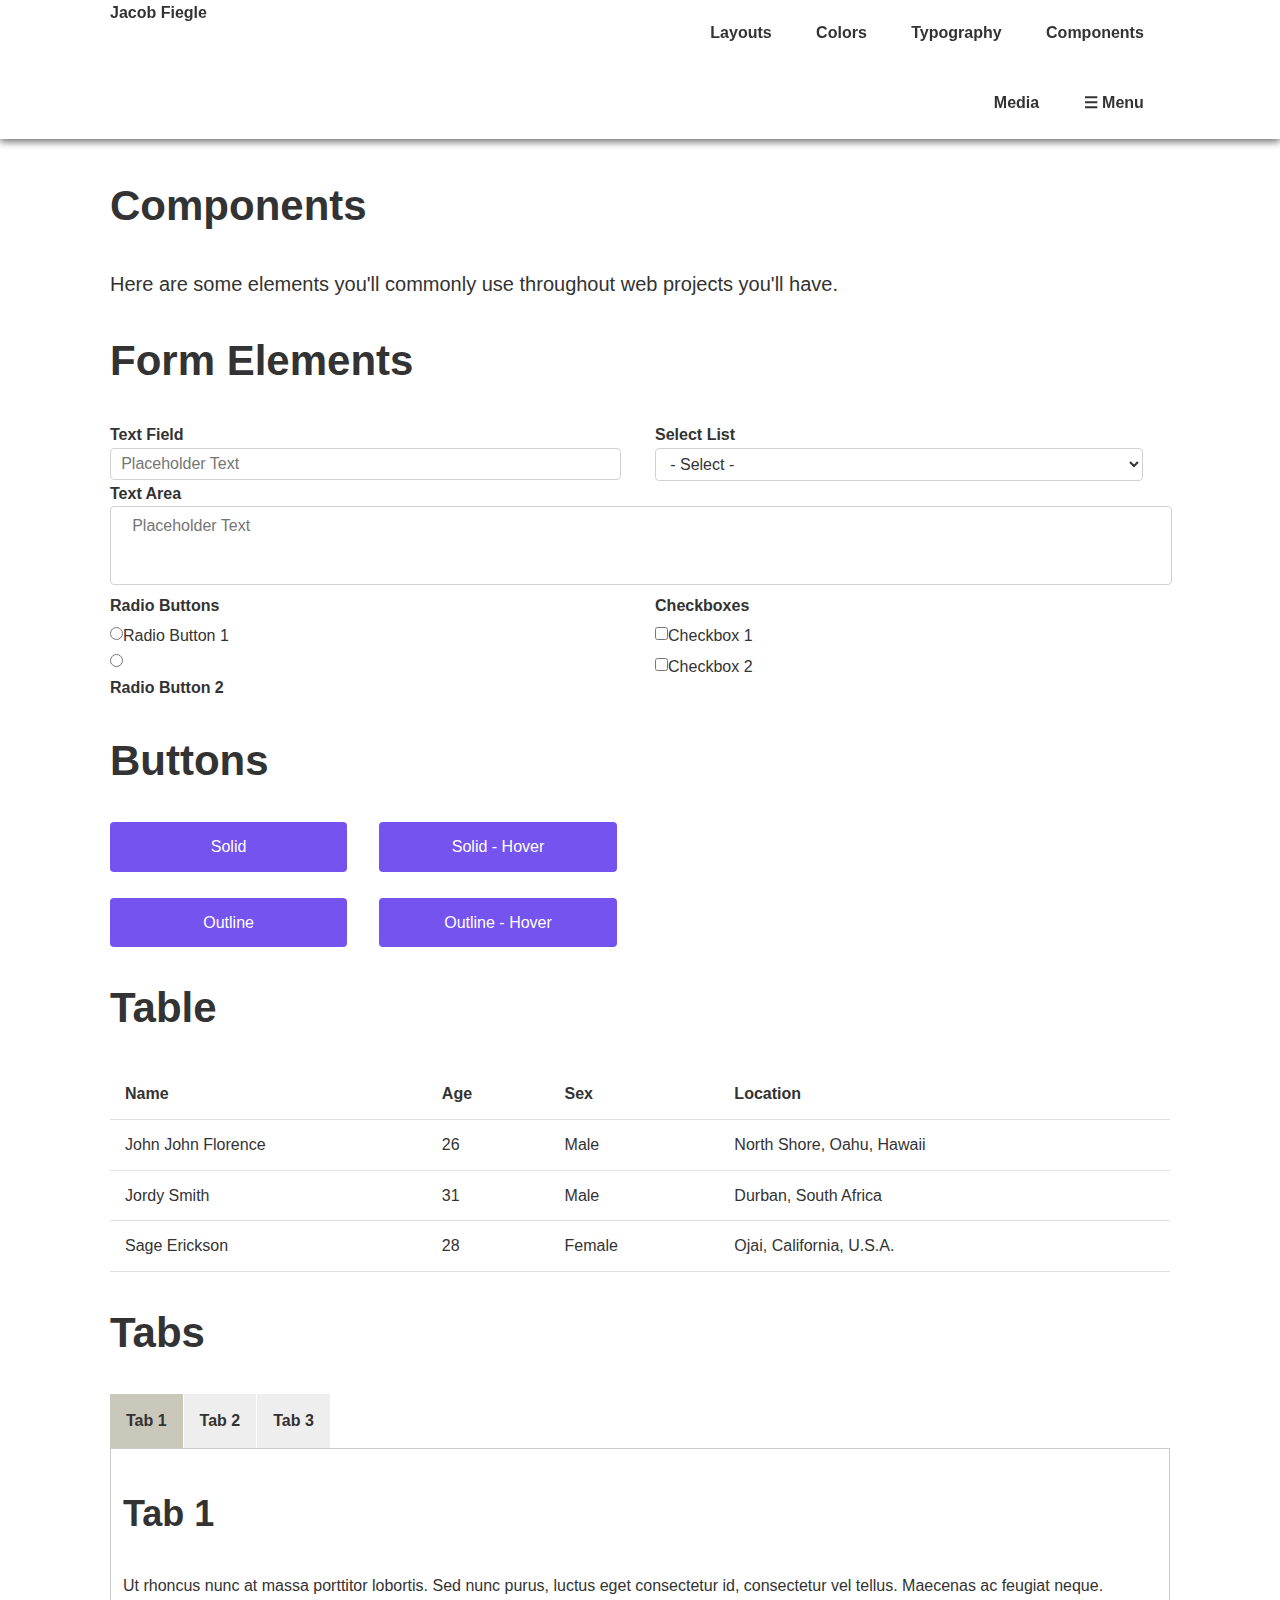
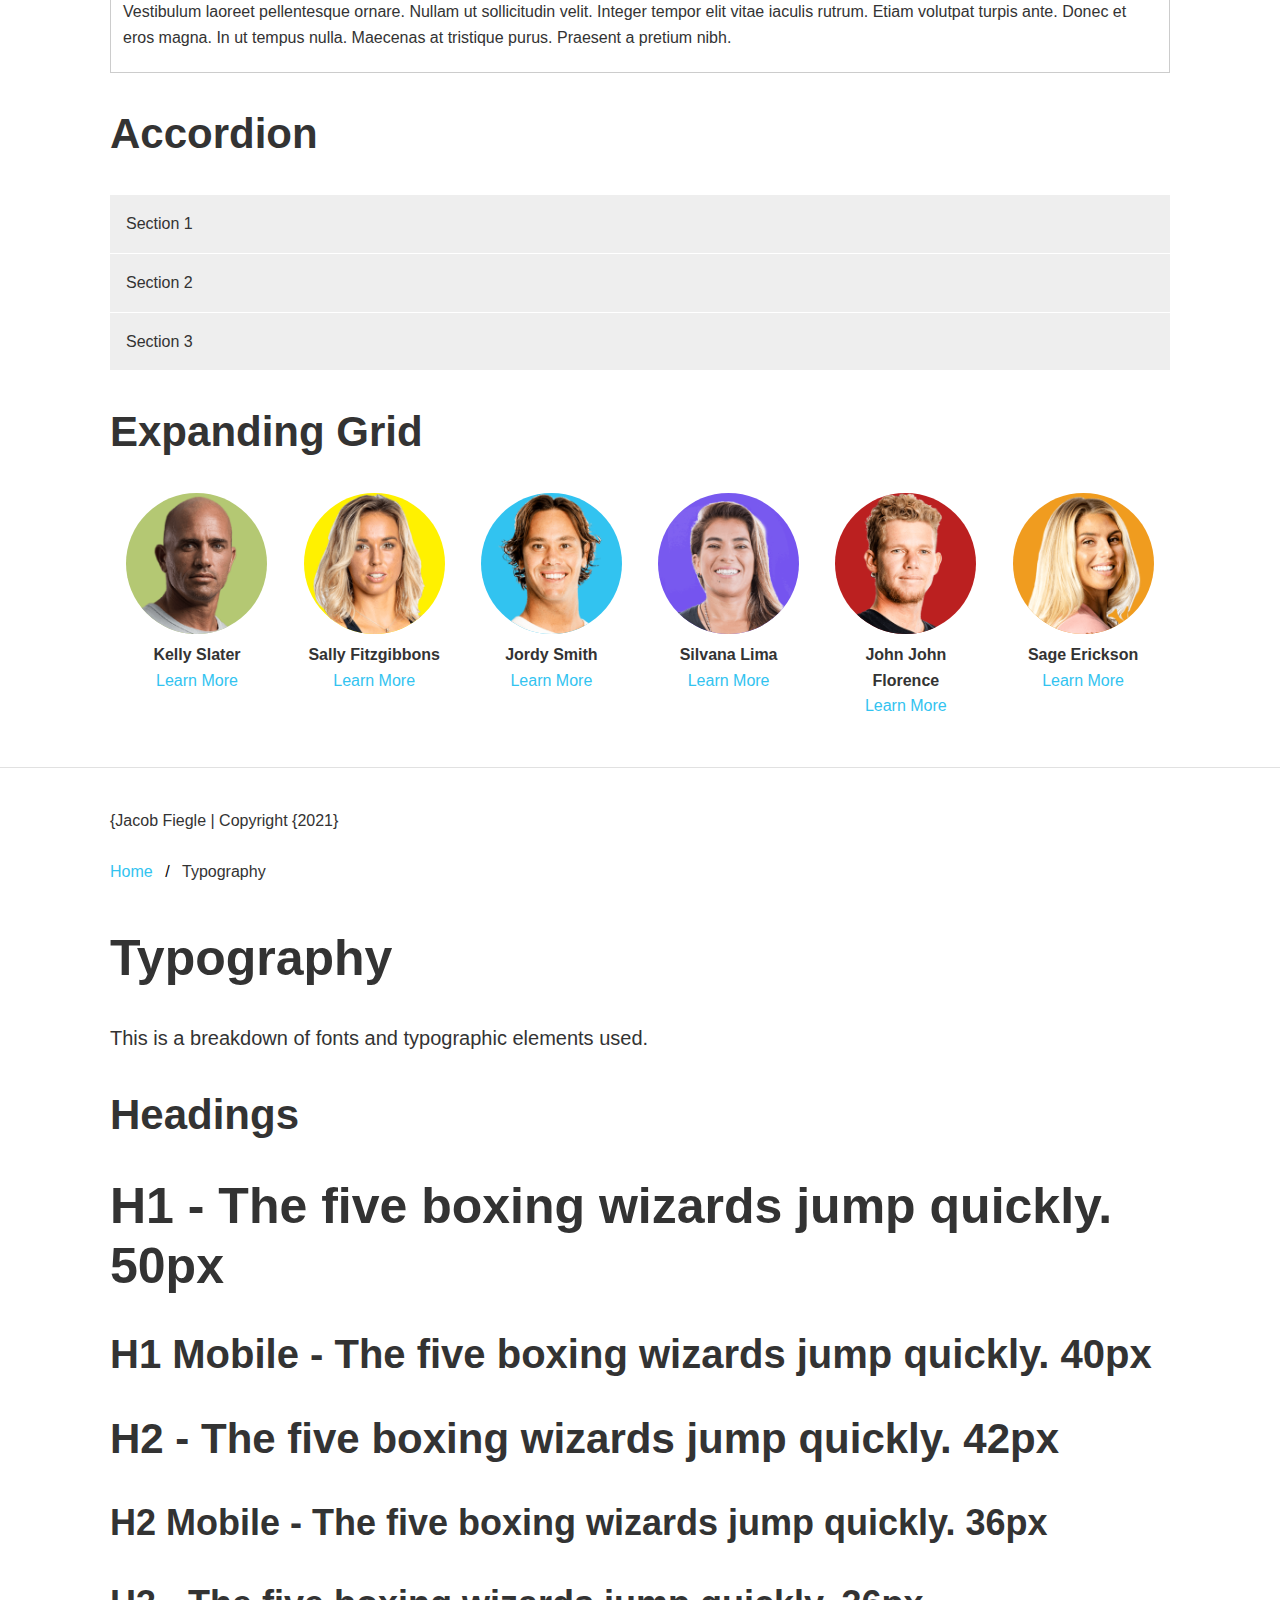
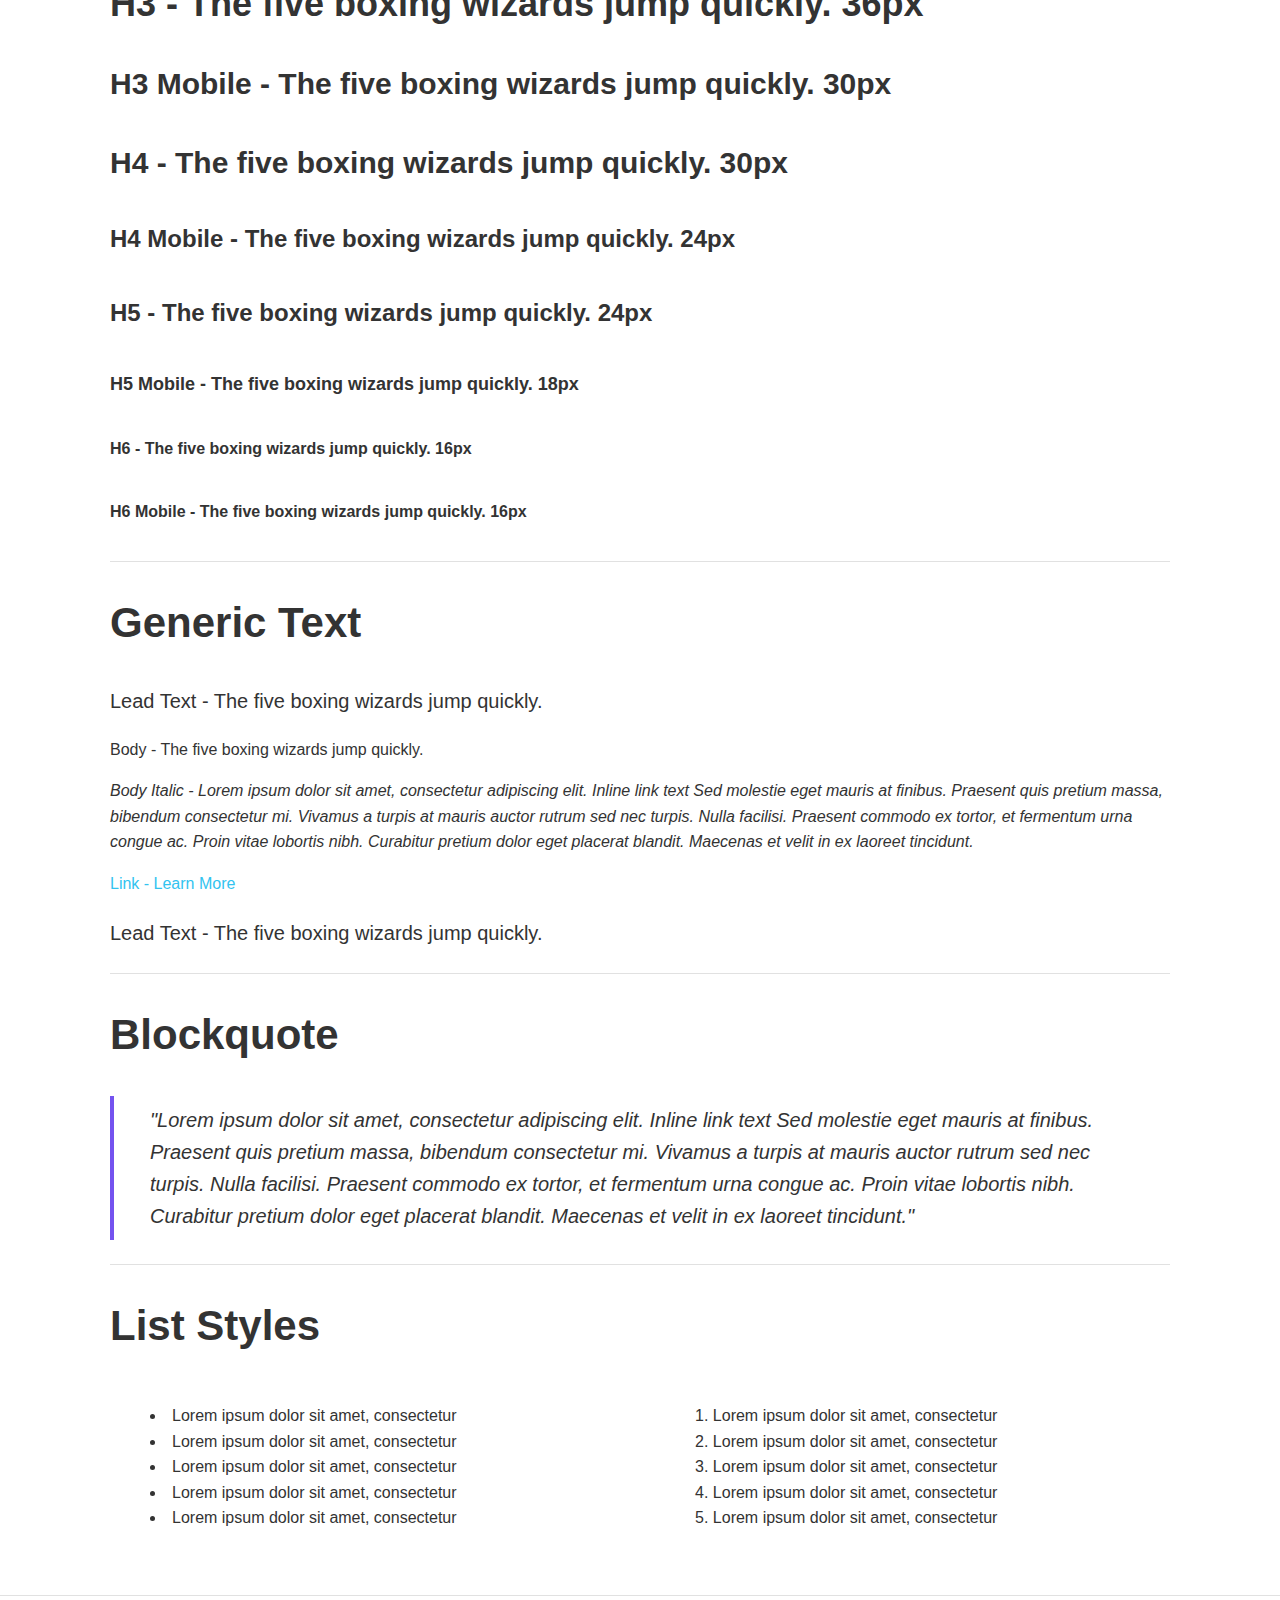
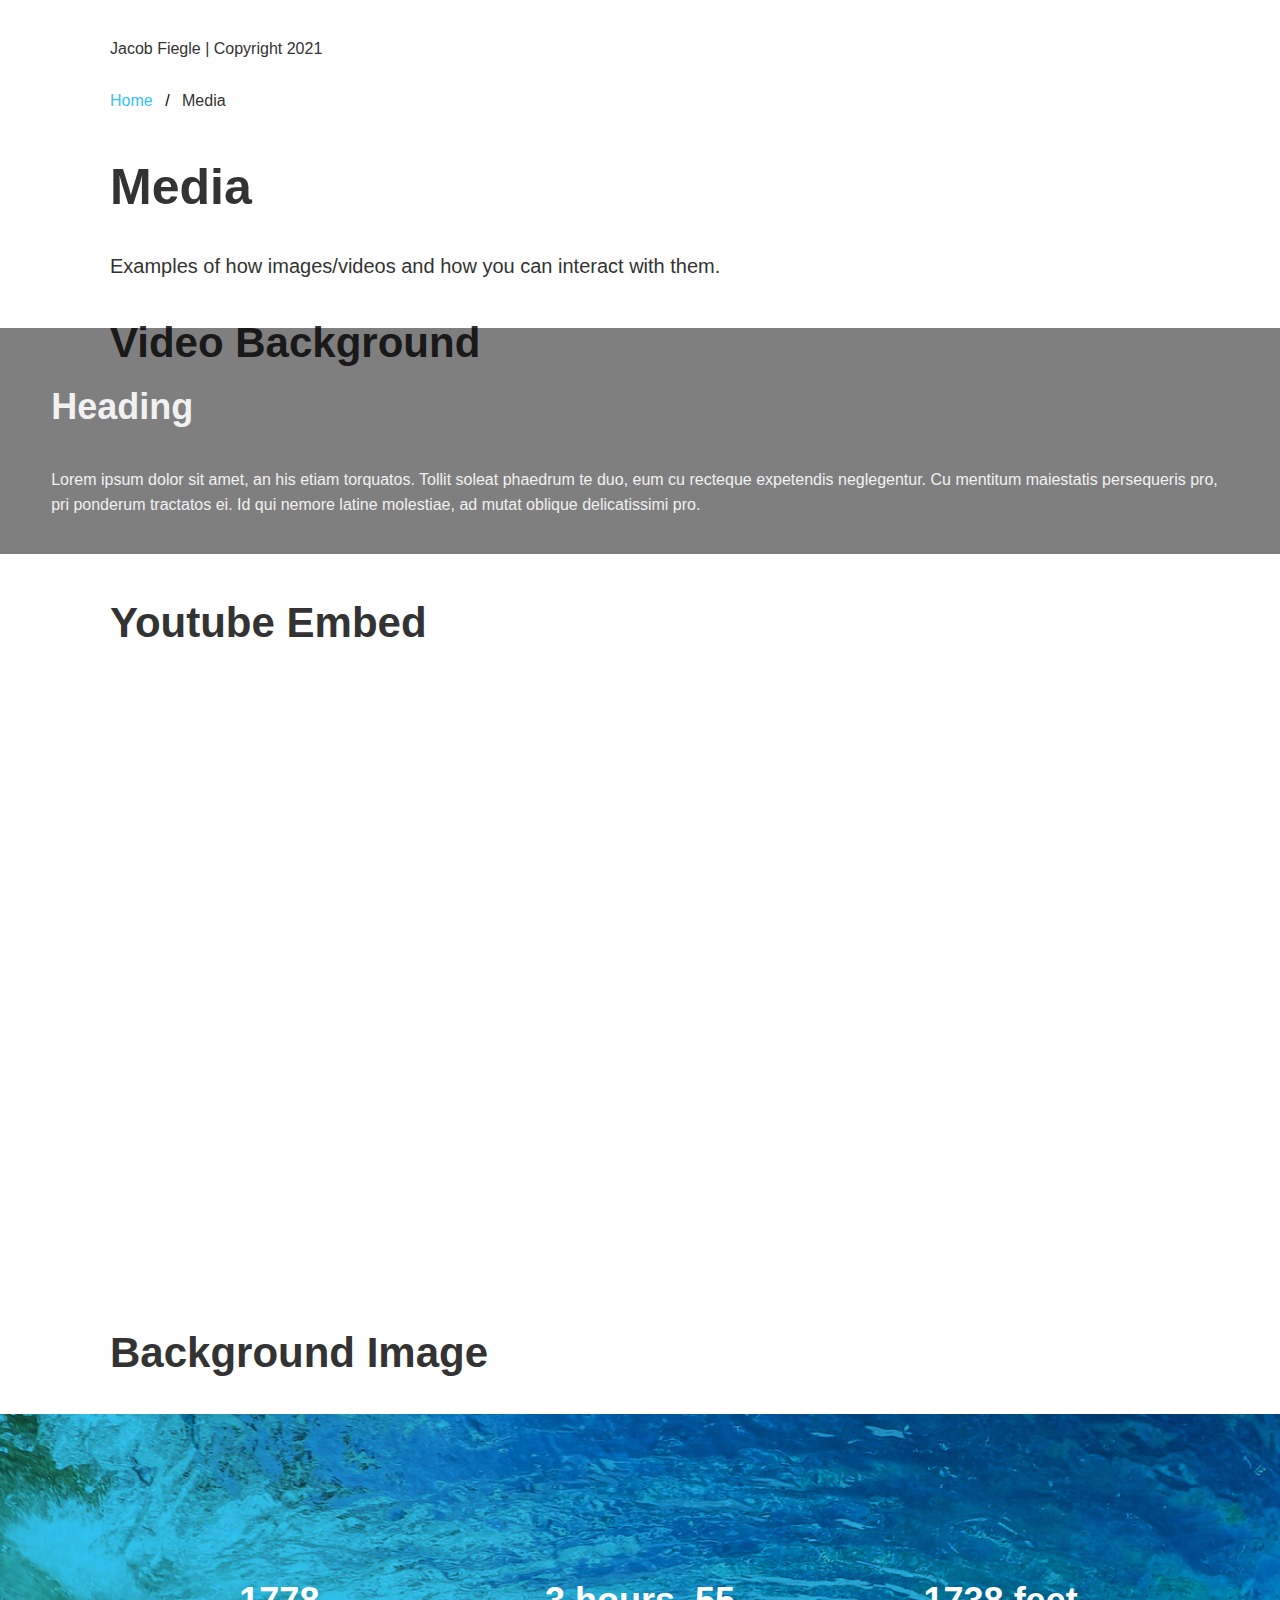
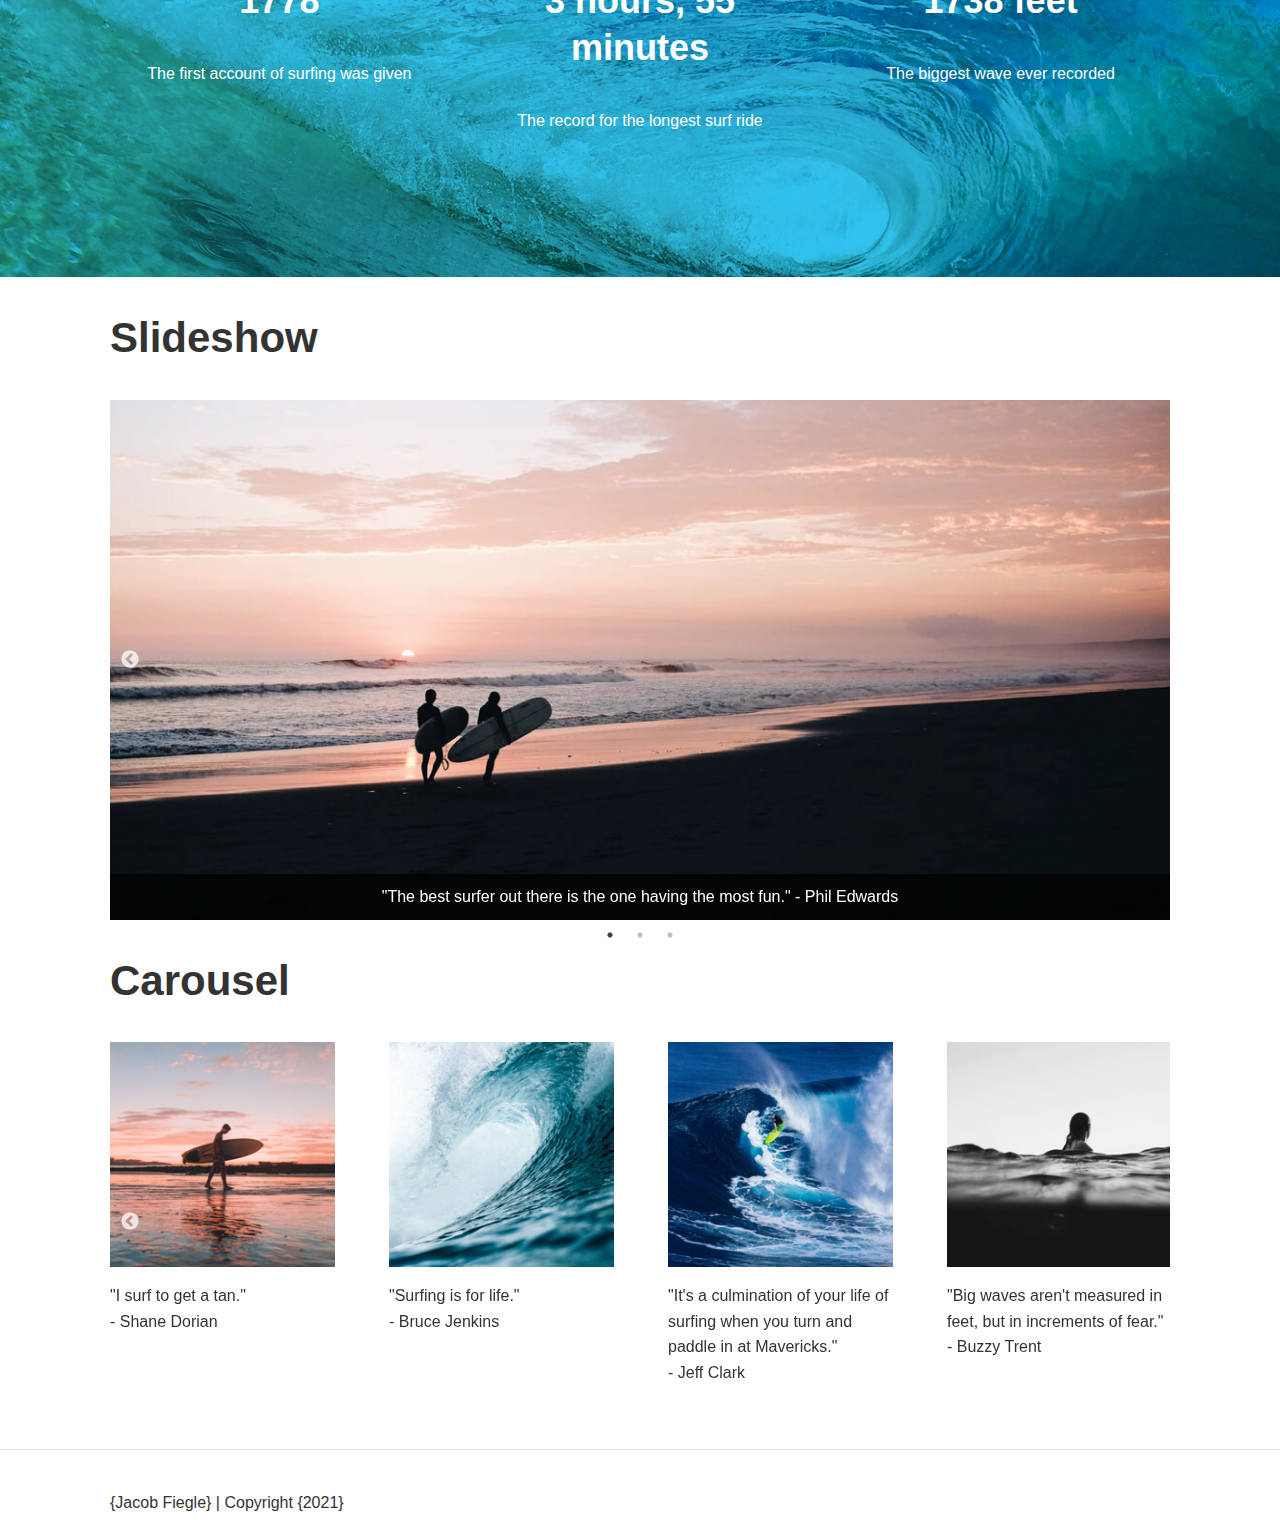
==== commit 6d31882e: "Add files via upload" ====
--- a/components.html
+++ b/components.html
@@ -680,7 +680,7 @@
         <!-- End Document
 -------------------------------- -->
         
-        <script type="javascript" src="https://code.jquery.com/jquery-1.11.0.min.js"></script>
+        <script type="text/javascript" src="https://code.jquery.com/jquery-1.11.0.min.js"></script>
         <script type="text/javascript" src="slick/slick.min.js"></script>
         <script src="./script.js"></script>
         
--- a/css/style.css
+++ b/css/style.css
@@ -667,6 +667,7 @@
 .image-container {
     position: relative;
 }
+
 .image-container img {
     margin-bottom: -8px;
 }
@@ -695,4 +696,86 @@
     -ms-transform: translate(-28%, -50%);
     transform: translate(-28%, -50%);
     text-align: center;
+}
+/* Video Background
+------------------------------------- */
+.video-bg {
+    position: relative;
+}
+video {
+    width: 100%;
+    min-height: 100%;
+}
+.content {
+    position: absolute;
+    bottom: 8px;
+    left: 0;
+    background: rgba(0, 0, 0, 0.5);
+    color: #f1f1f1;
+    width: 92%;
+    padding: 20px 4%;
+}
+@media (max-width: 500px) {
+    .content {
+        position: relative;
+        width: 92px;
+        padding: 2% 4%;
+        background: rgba(0, 0, 0, 0.8);
+    }
+}
+/* Background Image
+-------------------------------- */
+.stats-section {
+    background: url(../images/stats-bg.jpg) no-repeat center center;
+    background-size: cover;
+    text-align: center;
+    padding: 10% 0;
+    color: #FFF;
+}
+
+/* Slideshow
+---------------------------------- */
+.slick-slide img {
+    width: 100%;
+}
+.slideshow .slick-slide {
+    position: relative;
+}
+.slideshow .slick-slide p {
+    position: absolute;
+    bottom: 0;
+    left: 0;
+    background: rgba(0, 0, 0, 0.7);
+    color: #FFF;
+    padding: 10px 2%;
+    margin: 0;
+    width: 96%;
+    text-align: center;
+}
+.slick-prev {
+    left: 10px;
+    z-index: 1;
+}
+.slide-next {
+    right: 10px;
+}
+
+/* Carousel
+----------------------- */
+.carousel {
+    overflow: hidden;
+}
+.carousel .slick-slide {
+    margin: 0 27px;
+}
+.carousel .slick-list {
+    margin: 0 -27px;
+}
+@media (max-width: 550px) {
+    .carousel .slick-slide {
+        margin: 0 16px;
+    }
+    .carousel .slick-list {
+        margin: 0 -16px;
+    }
 }--- a/css/style.css
+++ b/css/style.css
@@ -667,6 +667,7 @@
 .image-container {
     position: relative;
 }
+
 .image-container img {
     margin-bottom: -8px;
 }
@@ -695,4 +696,86 @@
     -ms-transform: translate(-28%, -50%);
     transform: translate(-28%, -50%);
     text-align: center;
+}
+/* Video Background
+------------------------------------- */
+.video-bg {
+    position: relative;
+}
+video {
+    width: 100%;
+    min-height: 100%;
+}
+.content {
+    position: absolute;
+    bottom: 8px;
+    left: 0;
+    background: rgba(0, 0, 0, 0.5);
+    color: #f1f1f1;
+    width: 92%;
+    padding: 20px 4%;
+}
+@media (max-width: 500px) {
+    .content {
+        position: relative;
+        width: 92px;
+        padding: 2% 4%;
+        background: rgba(0, 0, 0, 0.8);
+    }
+}
+/* Background Image
+-------------------------------- */
+.stats-section {
+    background: url(../images/stats-bg.jpg) no-repeat center center;
+    background-size: cover;
+    text-align: center;
+    padding: 10% 0;
+    color: #FFF;
+}
+
+/* Slideshow
+---------------------------------- */
+.slick-slide img {
+    width: 100%;
+}
+.slideshow .slick-slide {
+    position: relative;
+}
+.slideshow .slick-slide p {
+    position: absolute;
+    bottom: 0;
+    left: 0;
+    background: rgba(0, 0, 0, 0.7);
+    color: #FFF;
+    padding: 10px 2%;
+    margin: 0;
+    width: 96%;
+    text-align: center;
+}
+.slick-prev {
+    left: 10px;
+    z-index: 1;
+}
+.slide-next {
+    right: 10px;
+}
+
+/* Carousel
+----------------------- */
+.carousel {
+    overflow: hidden;
+}
+.carousel .slick-slide {
+    margin: 0 27px;
+}
+.carousel .slick-list {
+    margin: 0 -27px;
+}
+@media (max-width: 550px) {
+    .carousel .slick-slide {
+        margin: 0 16px;
+    }
+    .carousel .slick-list {
+        margin: 0 -16px;
+    }
 }